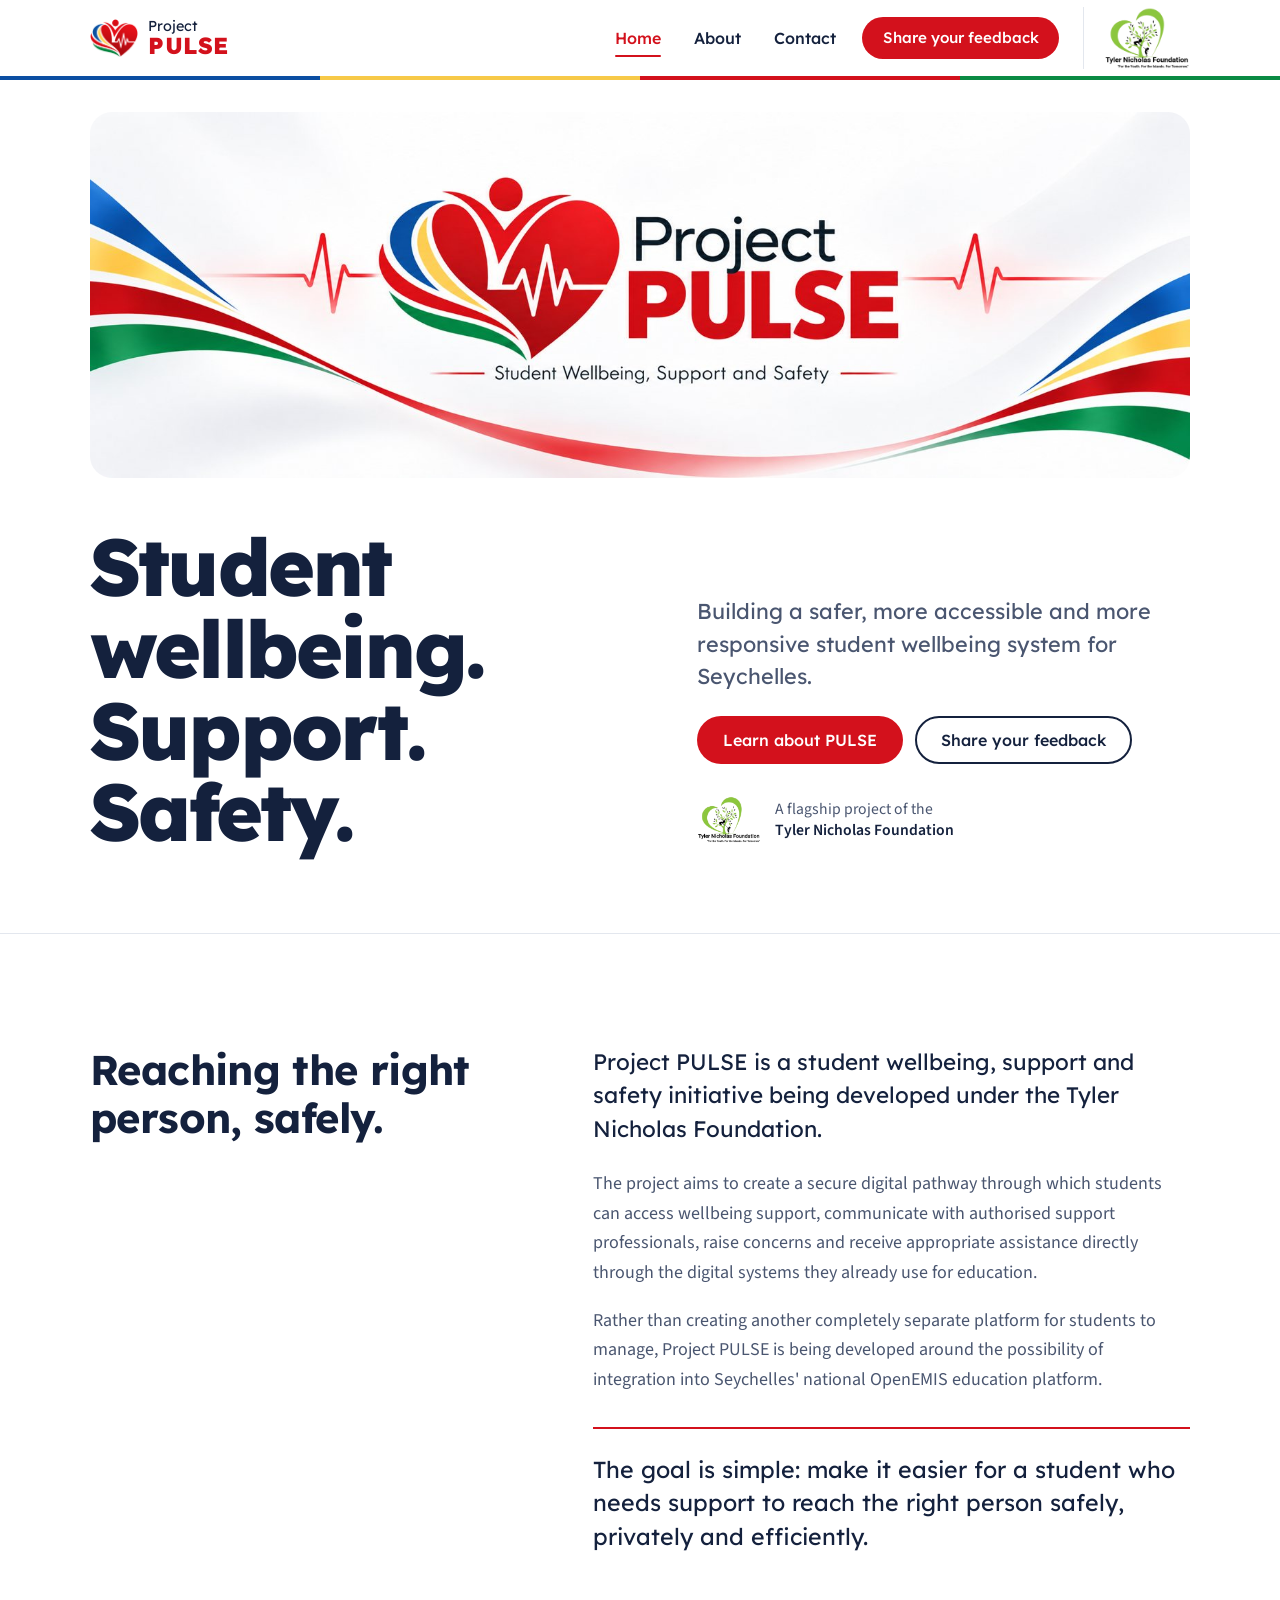
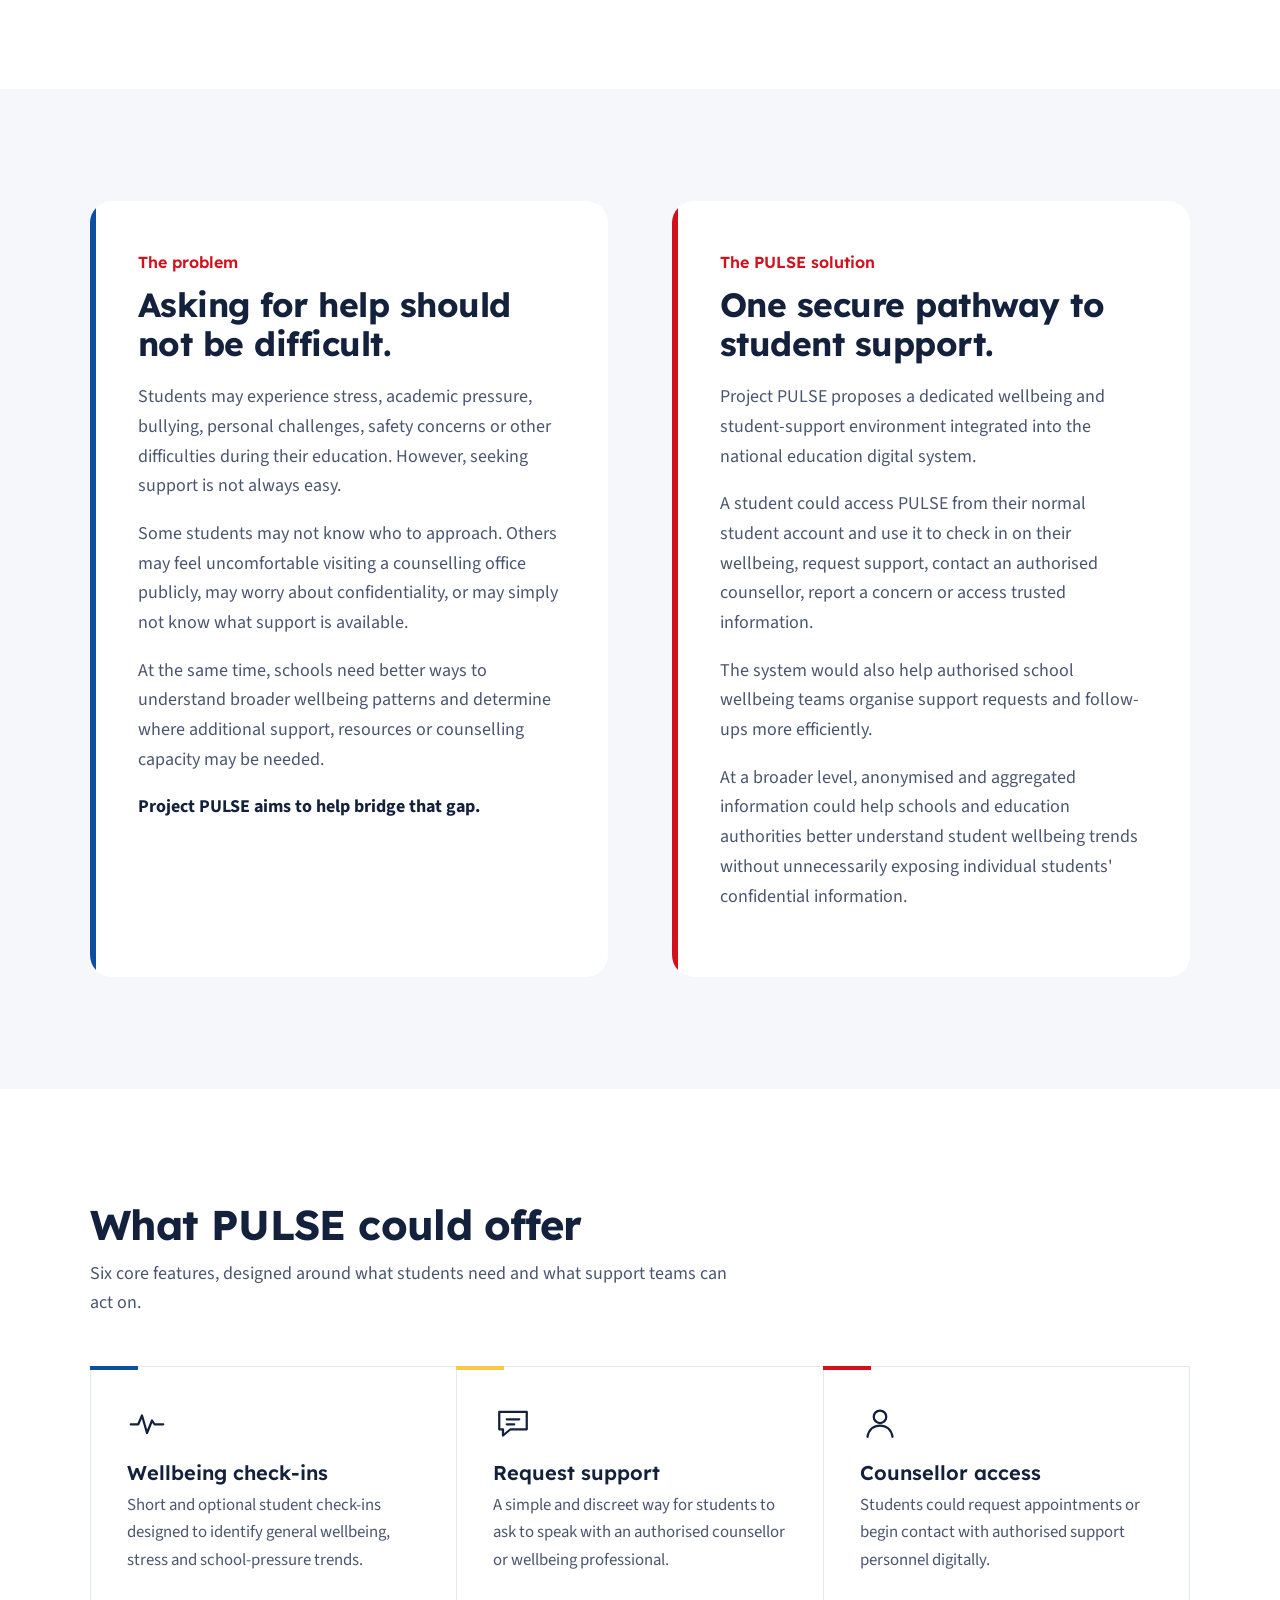
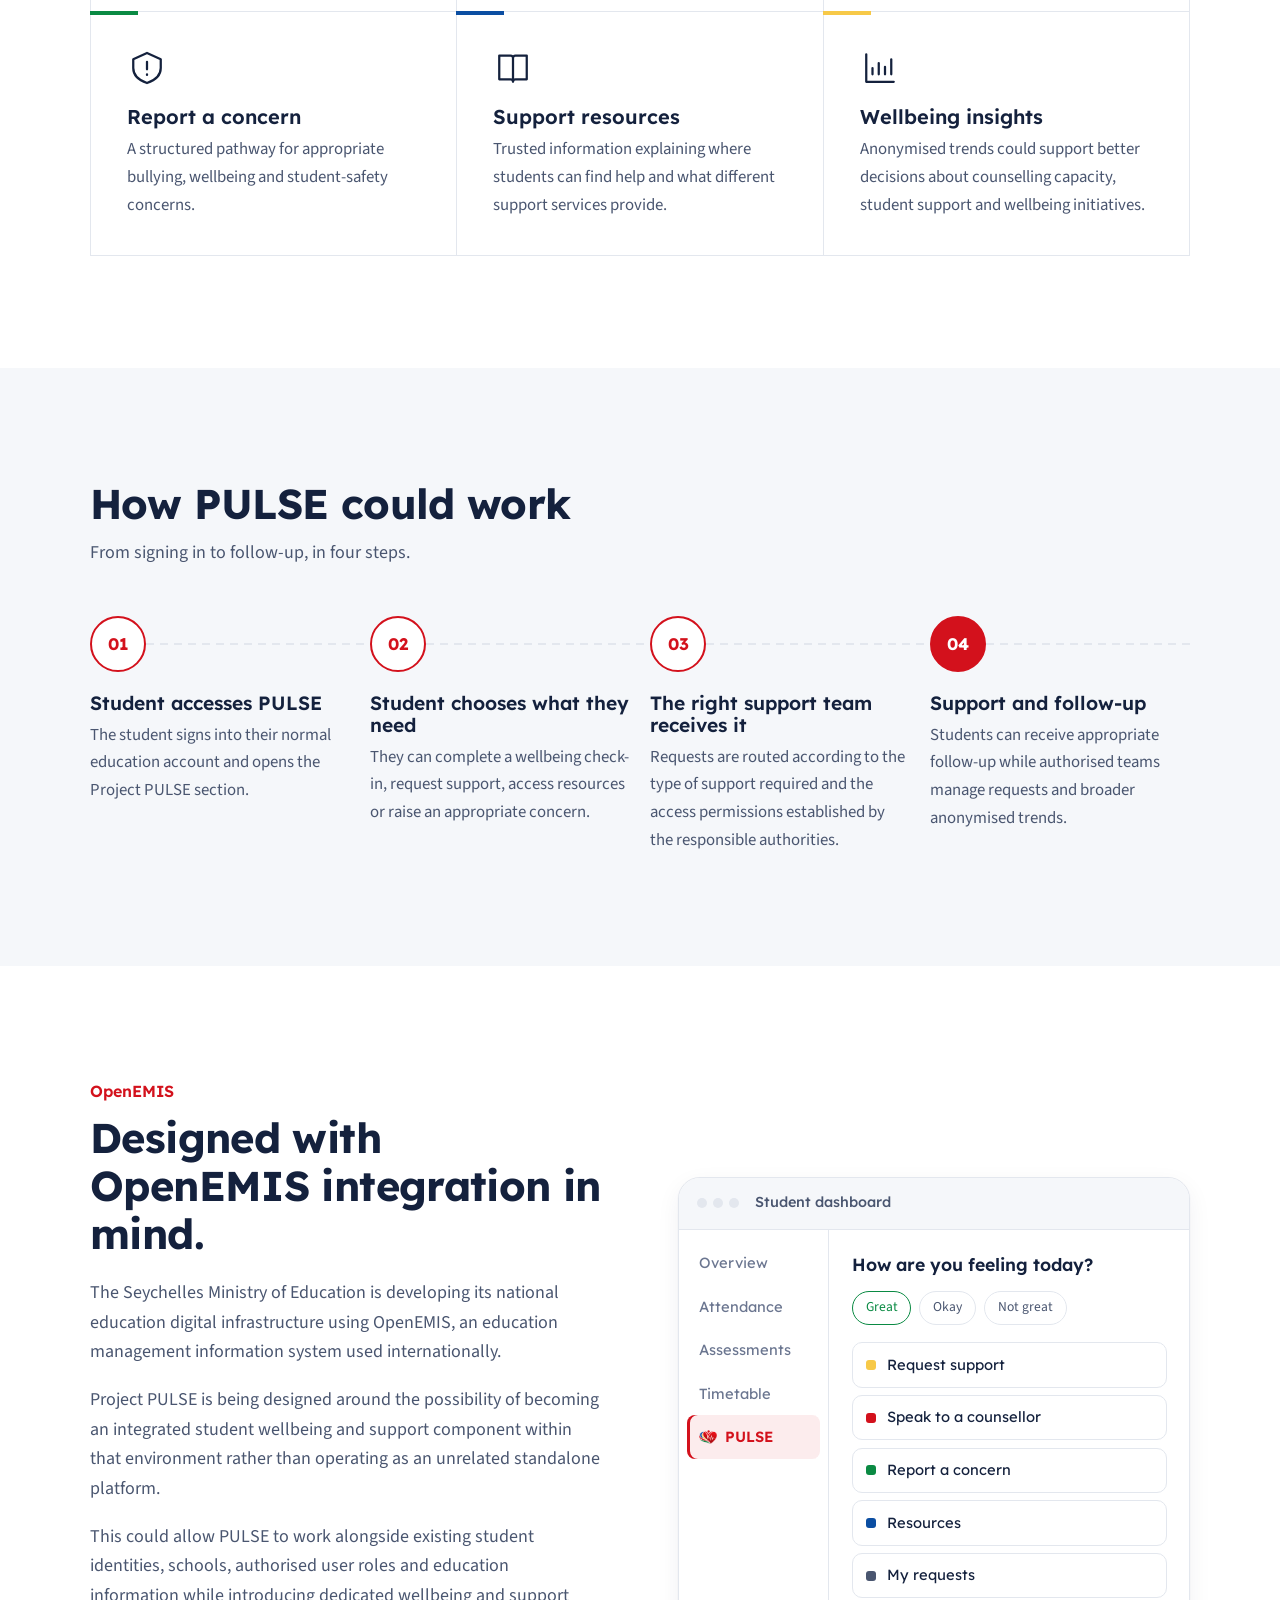
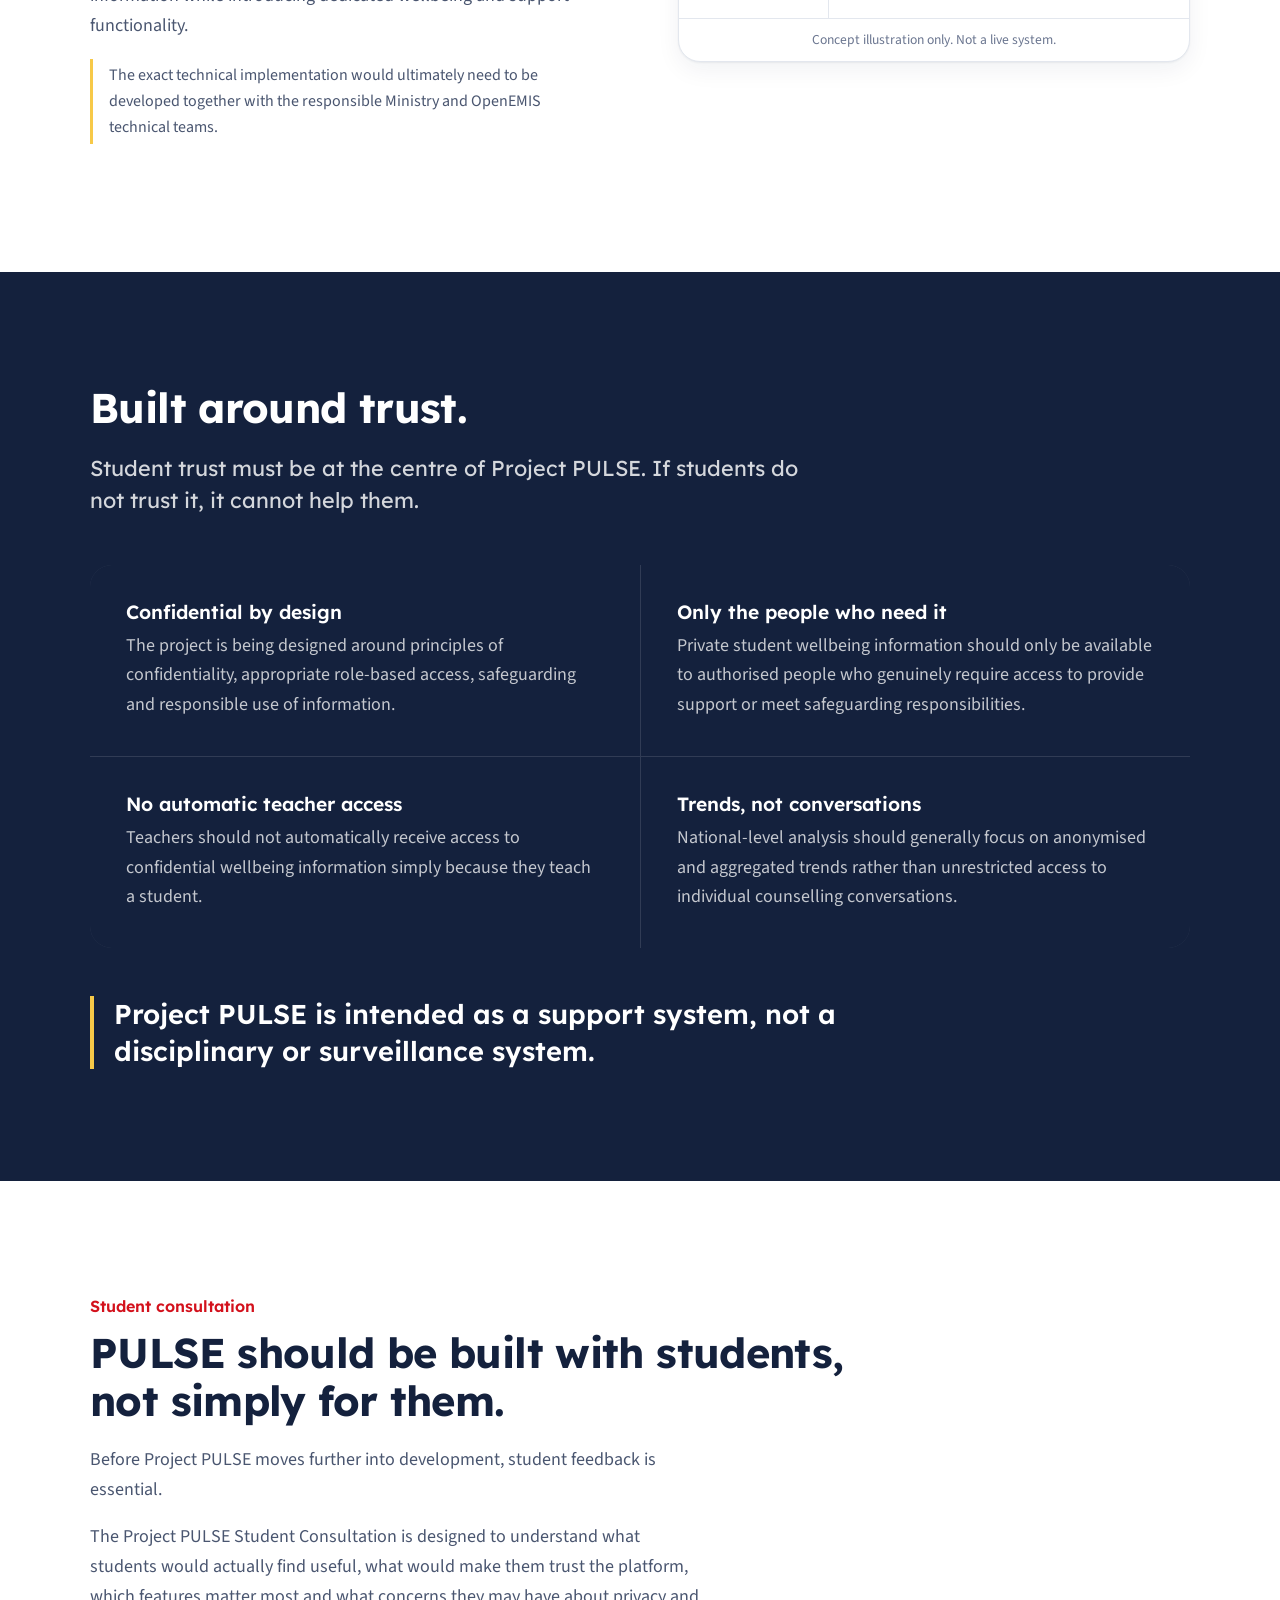
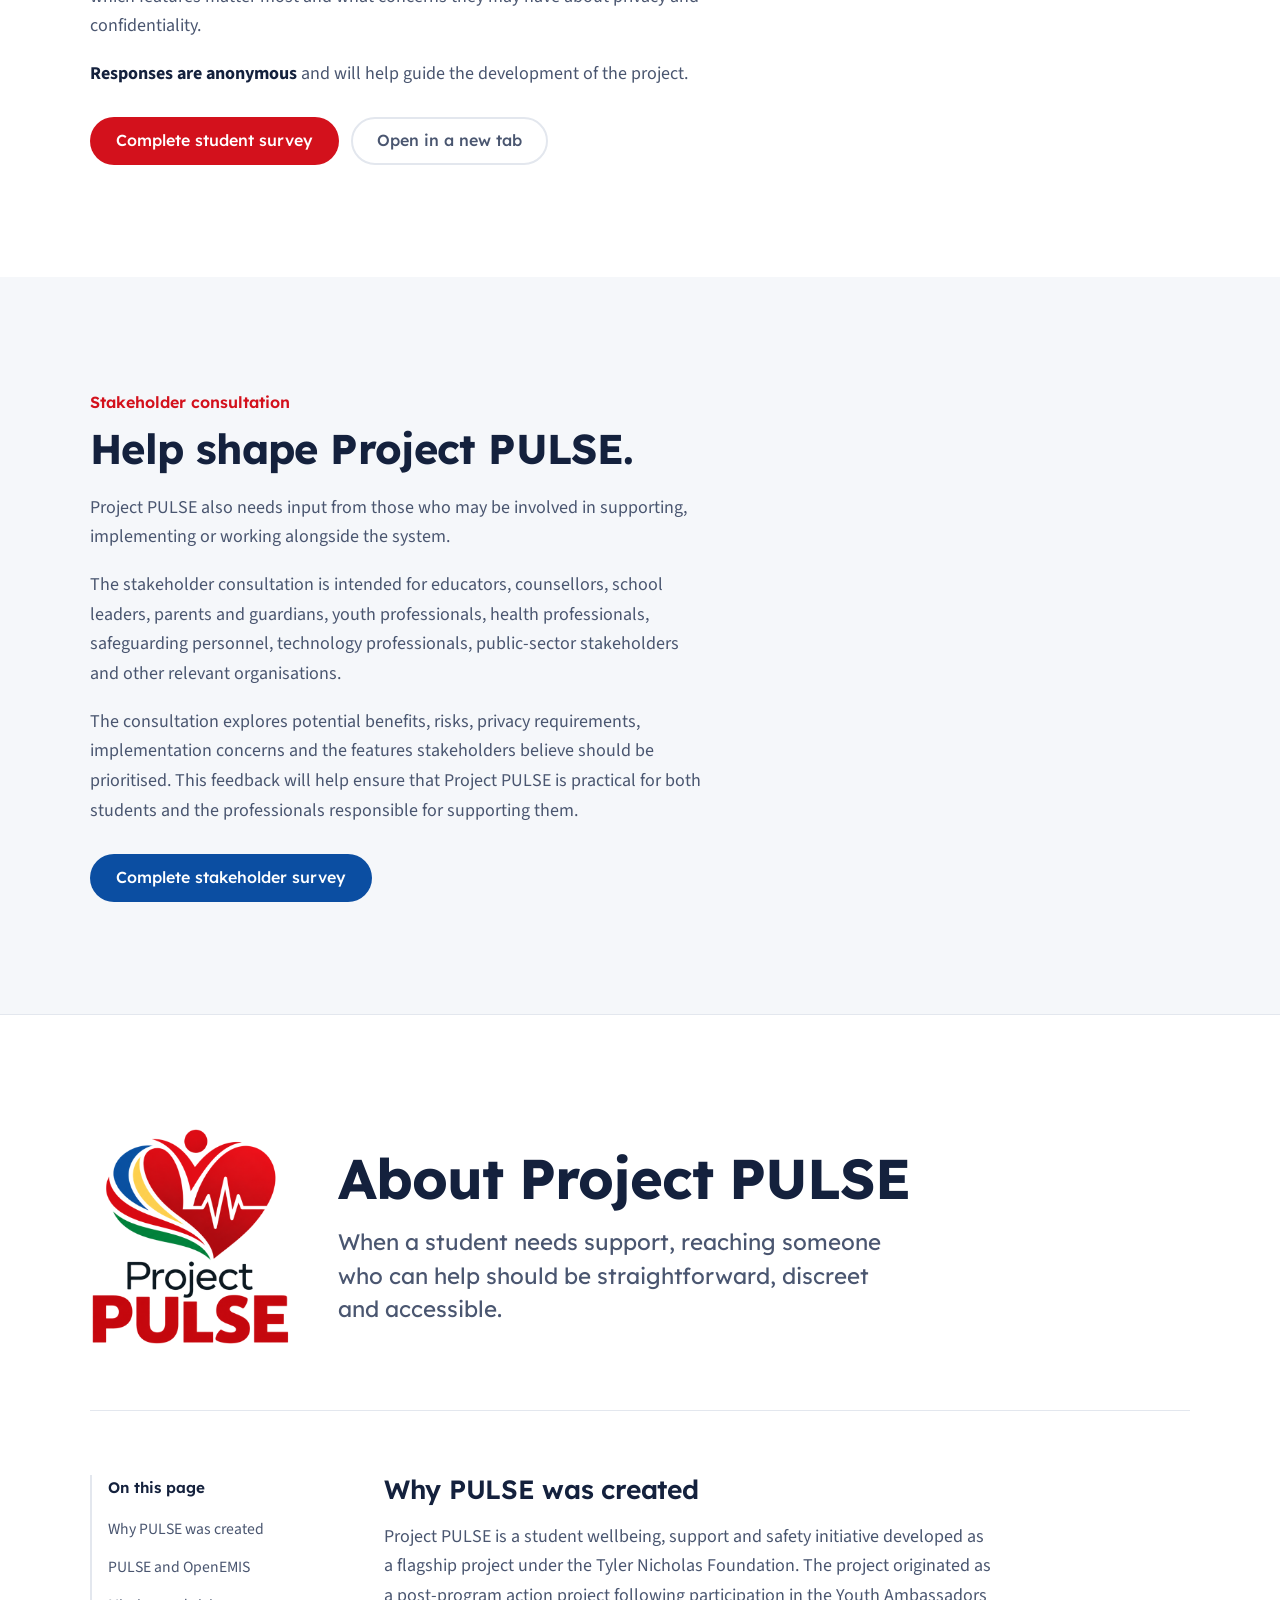
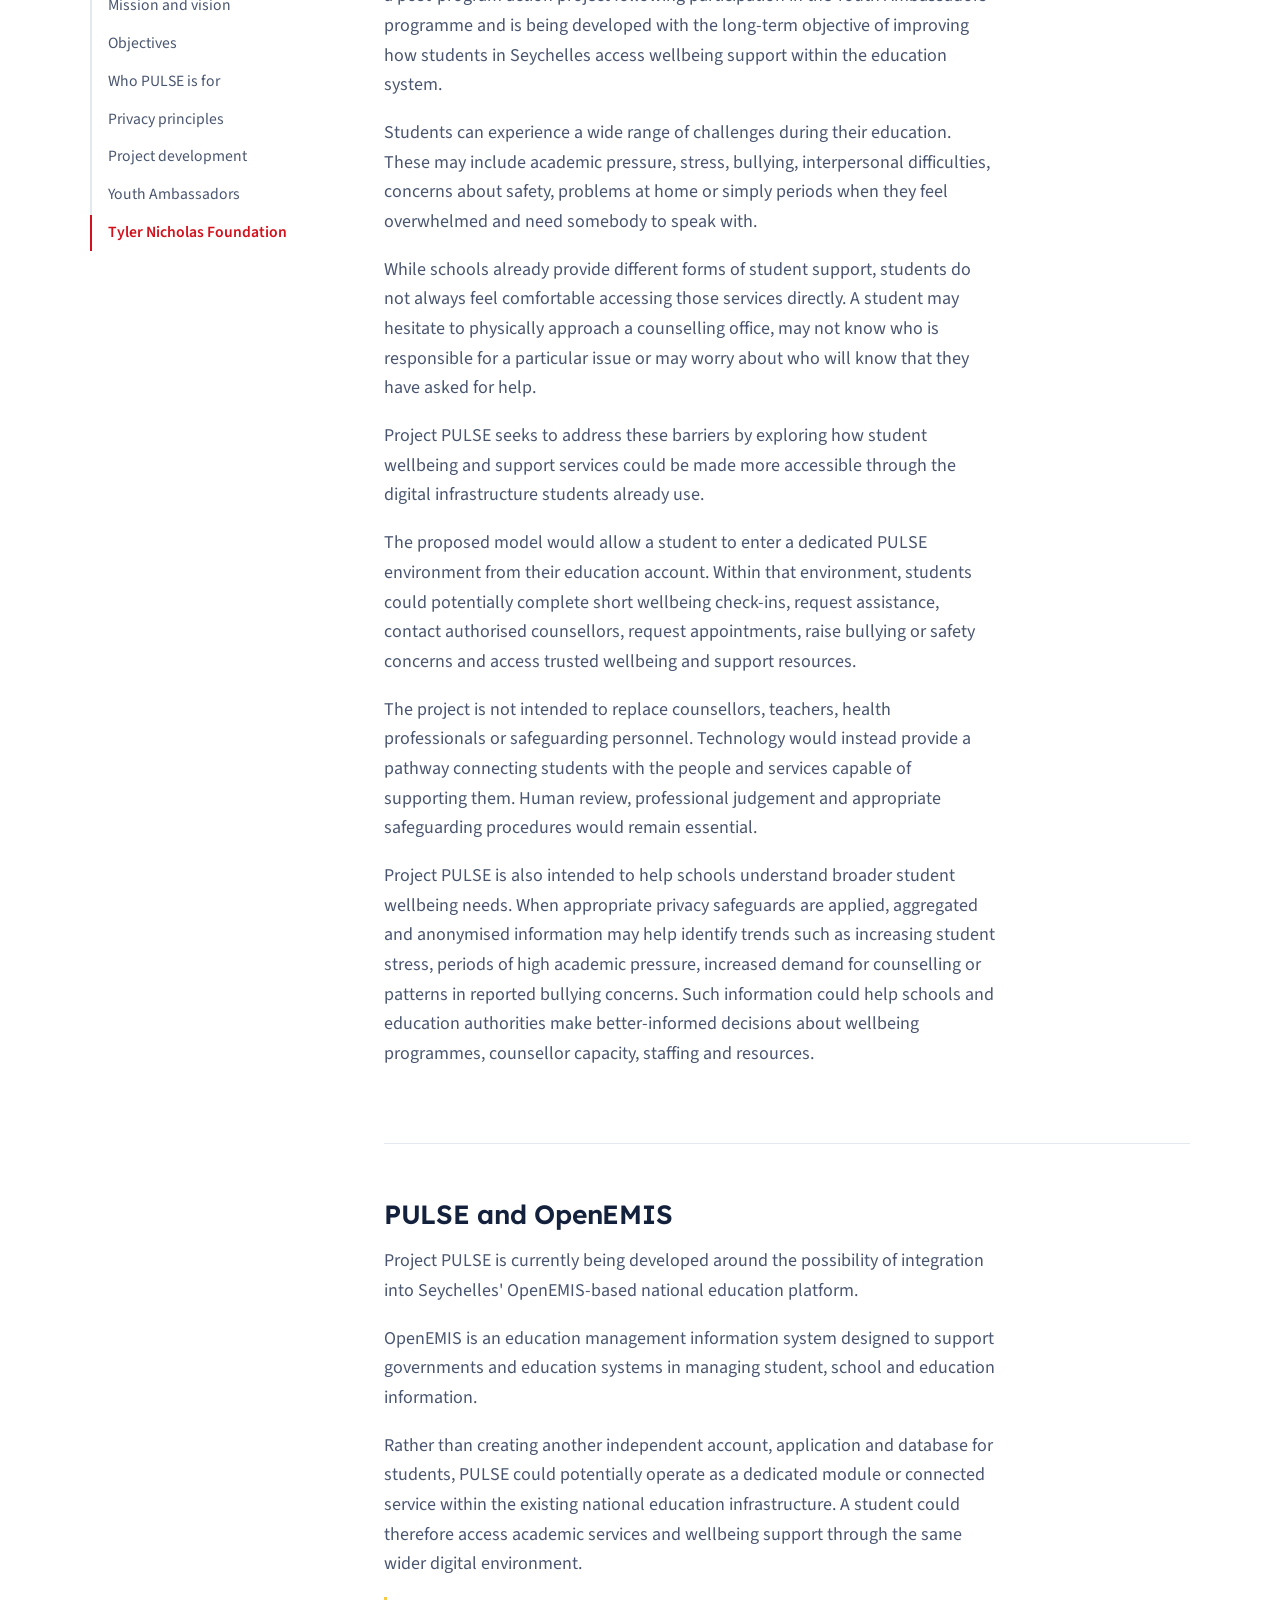
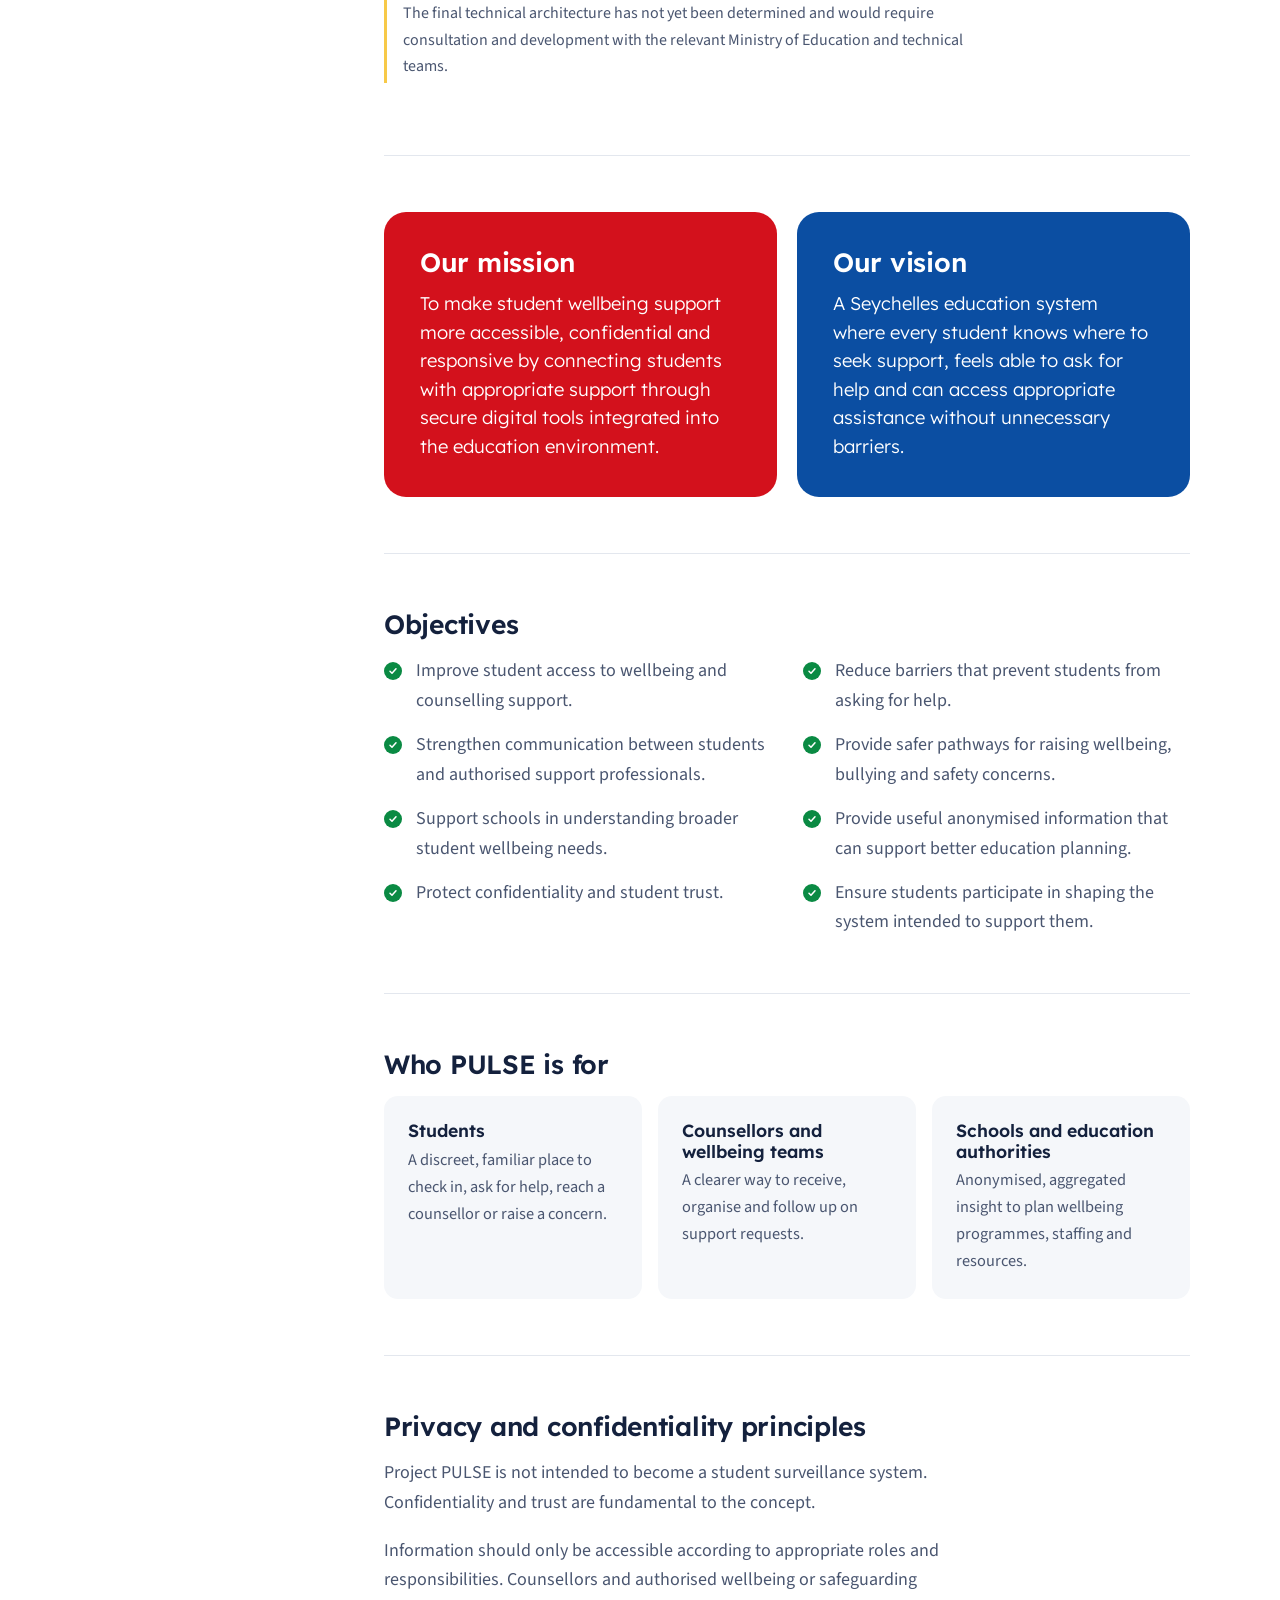
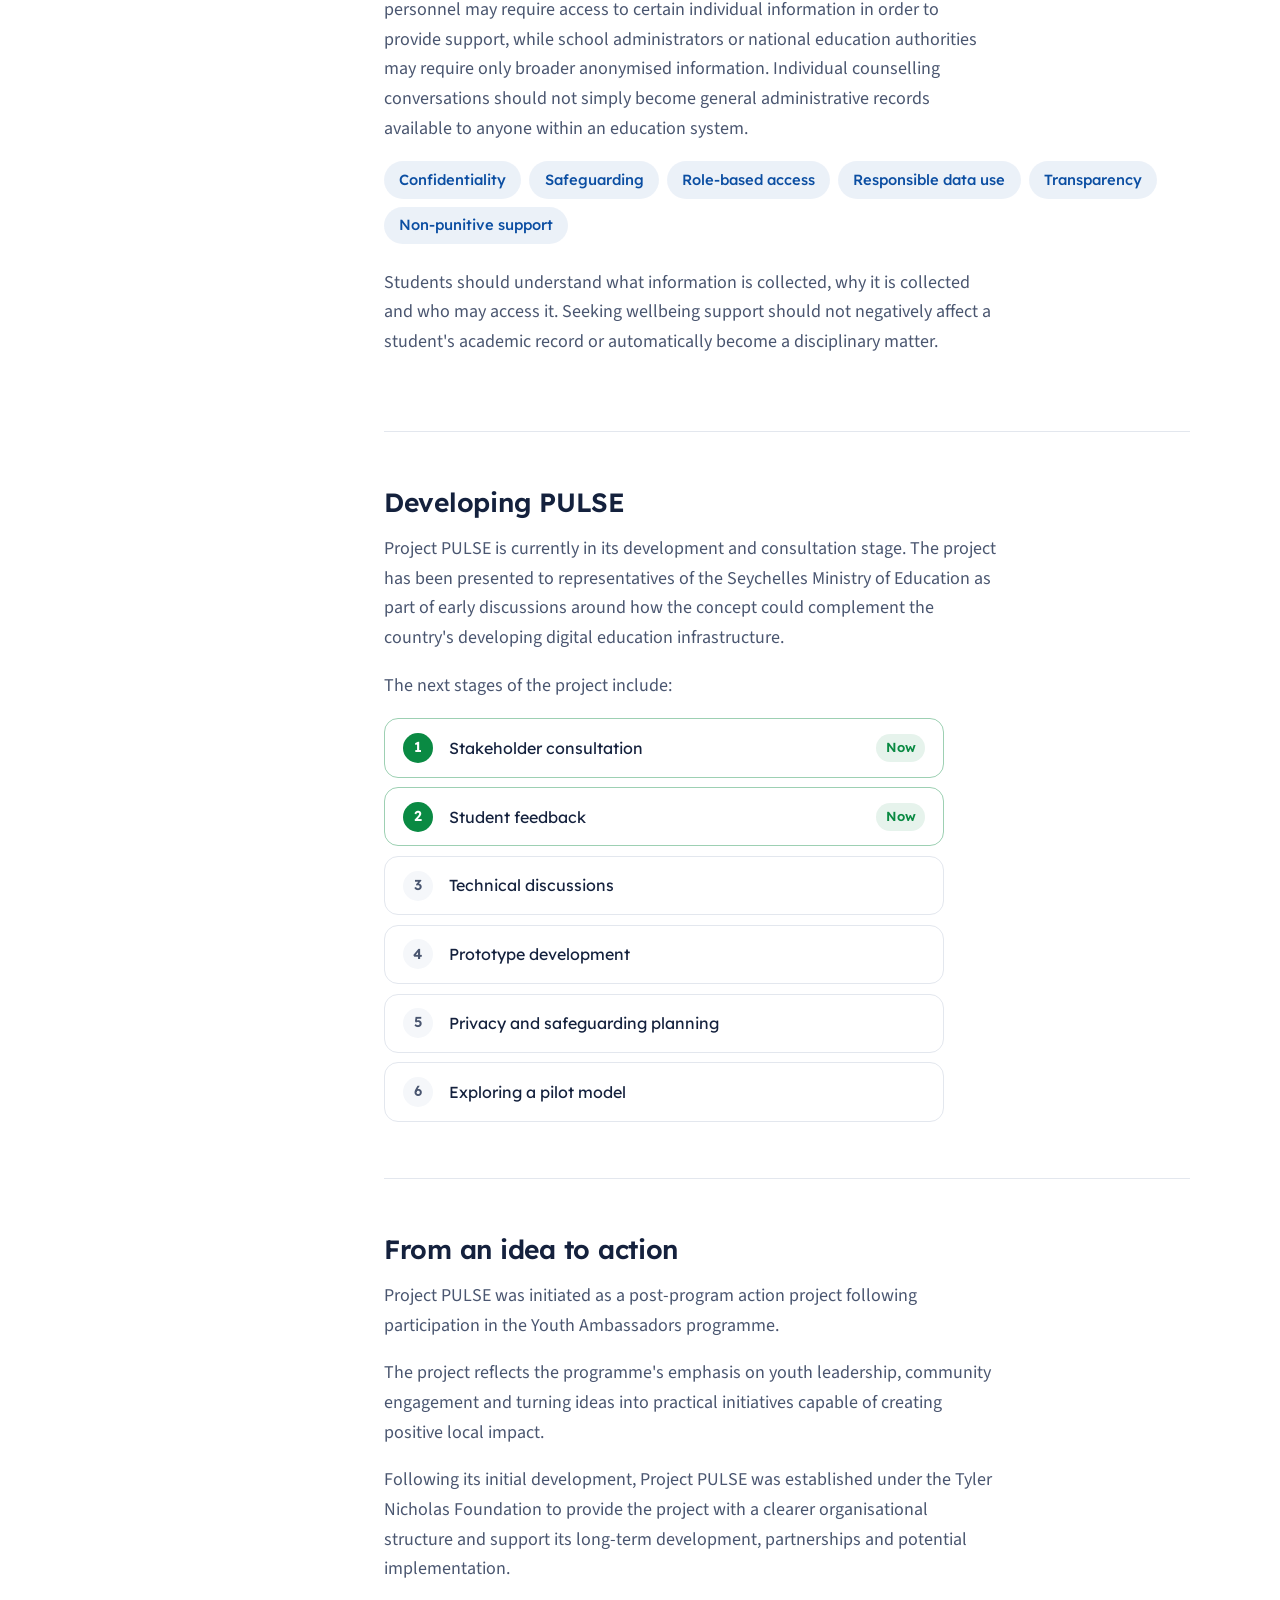
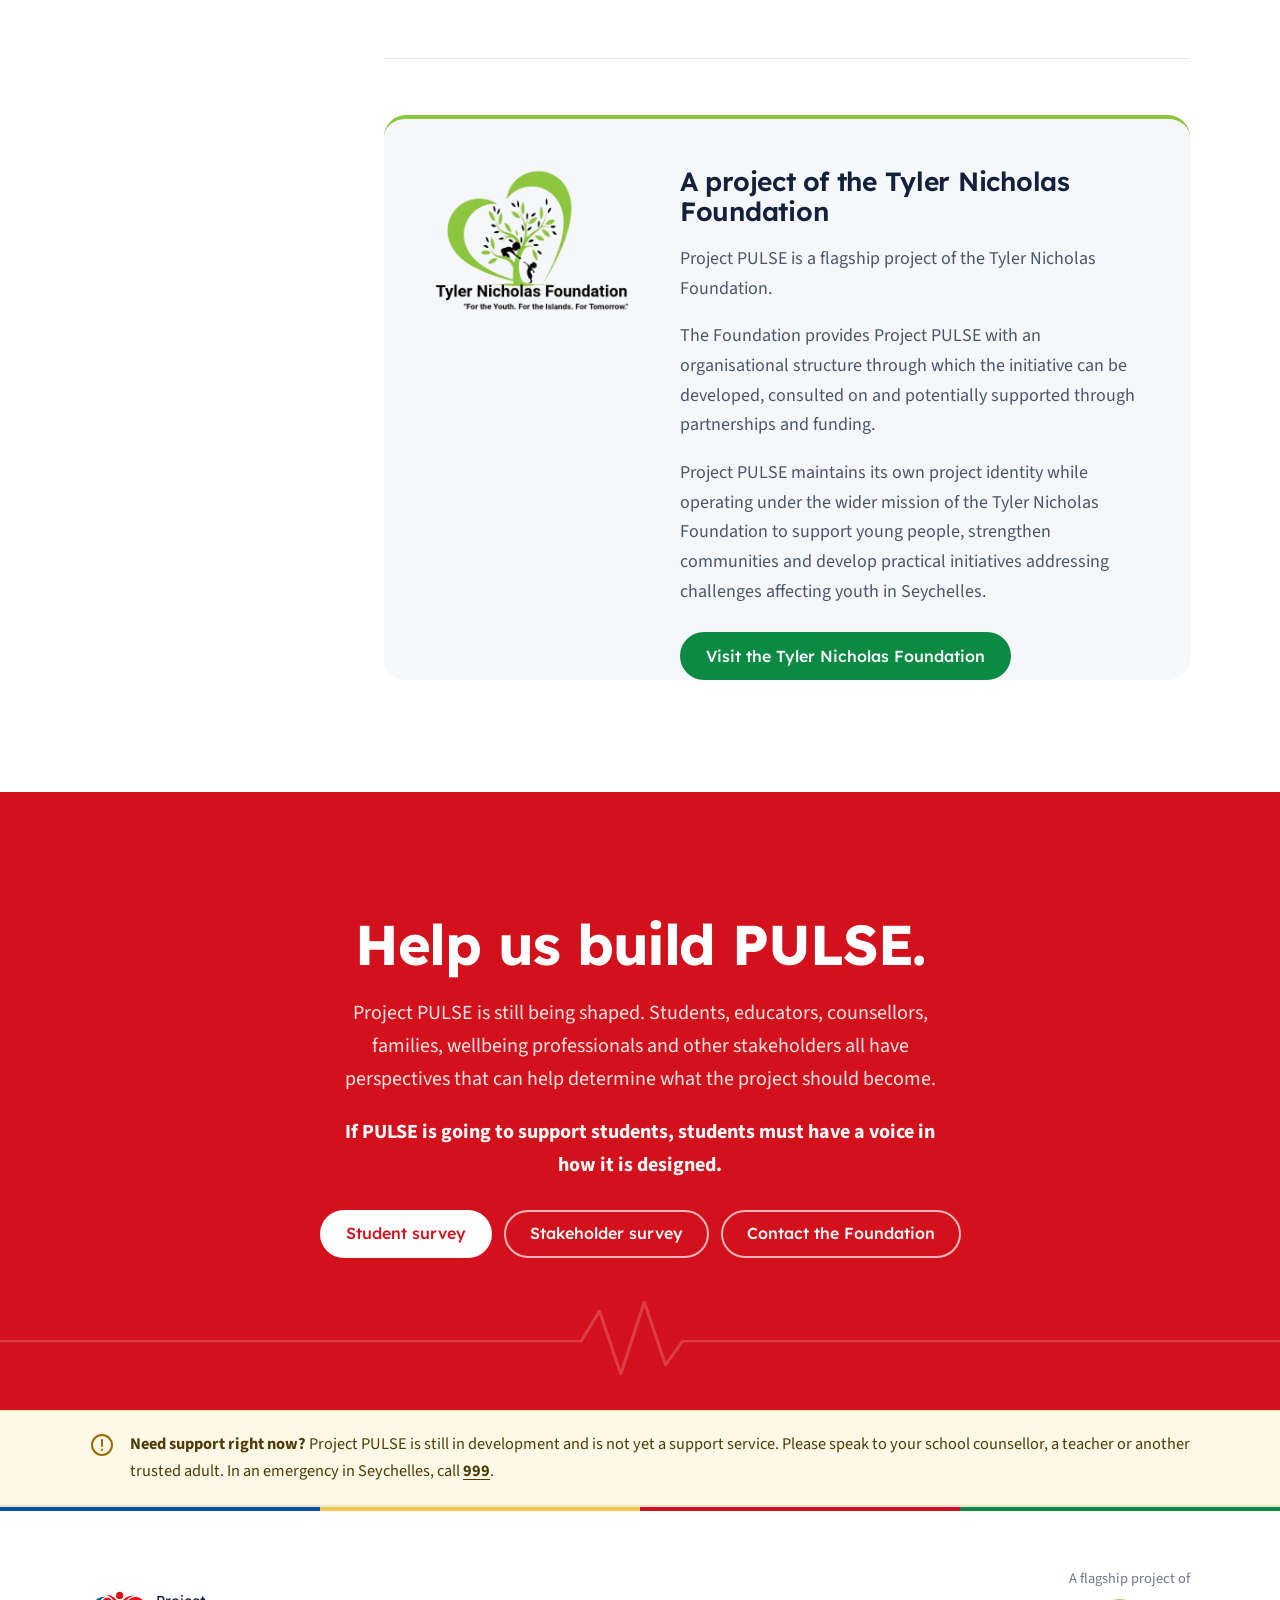
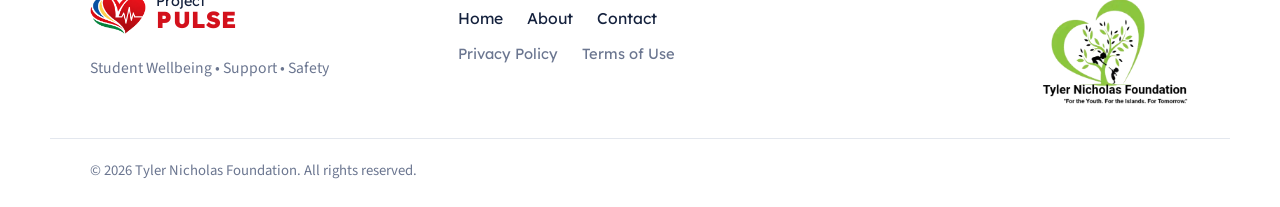
==== index.html @ 0c89128c "Add files via upload" ====
<!DOCTYPE html>
<html lang="en">
<head>
  <meta charset="UTF-8">
  <meta name="viewport" content="width=device-width, initial-scale=1, viewport-fit=cover">
  <title>Project PULSE | Student Wellbeing, Support and Safety</title>
  <meta name="description" content="Project PULSE is a student wellbeing, support and safety initiative for Seychelles, developed as a flagship project of the Tyler Nicholas Foundation.">
  <meta name="theme-color" content="#D3111C">

  <!-- Social sharing -->
  <meta property="og:title" content="Project PULSE | Student Wellbeing, Support and Safety">
  <meta property="og:description" content="Building a safer, more accessible and more responsive student wellbeing system for Seychelles. A flagship project of the Tyler Nicholas Foundation.">
  <meta property="og:type" content="website">
  <meta property="og:image" content="assets/img/pulse-banner.jpg">
  <meta name="twitter:card" content="summary_large_image">

  <link rel="icon" type="image/png" sizes="32x32" href="assets/img/favicon-32.png">
  <link rel="apple-touch-icon" href="assets/img/favicon.png">

  <link rel="preconnect" href="https://fonts.googleapis.com">
  <link rel="preconnect" href="https://fonts.gstatic.com" crossorigin>
  <link href="https://fonts.googleapis.com/css2?family=Lexend:wght@300;400;500;600;700;800&family=Source+Sans+3:ital,wght@0,400;0,600;0,700;1,400&display=swap" rel="stylesheet">

  <link rel="stylesheet" href="assets/css/style.css">
</head>
<body class="is-loading">

  <!-- ============ LOADING SCREEN ============ -->
  <div class="loader" id="loader" role="status" aria-live="polite">
    <div class="loader__inner">
      <img class="loader__mark" src="assets/img/pulse-mark.png" alt="" width="160" height="124">
      <svg class="loader__ecg" viewBox="0 0 600 80" preserveAspectRatio="none" aria-hidden="true">
        <path d="M0 40 H210 L228 40 L240 12 L254 70 L268 4 L282 62 L292 40 H600" />
      </svg>
      <p class="loader__word"><span>Project</span> <strong>PULSE</strong></p>
      <p class="loader__tag">Student Wellbeing, Support and Safety</p>
      <span class="visually-hidden">Loading Project PULSE</span>
    </div>
    <div class="loader__ribbon" aria-hidden="true"><i></i><i></i><i></i><i></i></div>
  </div>

  <a class="skip-link" href="#main">Skip to content</a>

  <!-- ============ HEADER ============ -->
  <header class="site-header" id="top">
    <div class="container site-header__bar">
      <a class="brand" href="#top" aria-label="Project PULSE home">
        <img src="assets/img/pulse-mark.png" alt="" width="48" height="37">
        <span class="brand__text"><span class="brand__project">Project</span><span class="brand__pulse">PULSE</span></span>
      </a>

      <nav class="nav" id="nav" aria-label="Main">
        <a href="#top" class="nav__link" data-nav="home">Home</a>
        <a href="#about" class="nav__link" data-nav="about">About</a>
        <a href="https://tyler-nicholas-foundation.online/contact/" class="nav__link" target="_blank" rel="noopener">Contact</a>
        <a href="#student-survey" class="btn btn--red btn--sm nav__cta">Share your feedback</a>
      </nav>

      <a class="header-tnf" href="https://tyler-nicholas-foundation.online/" target="_blank" rel="noopener" aria-label="Tyler Nicholas Foundation website">
        <img src="assets/img/tnf-logo.png" alt="Tyler Nicholas Foundation" width="86" height="63">
      </a>

      <button class="menu-toggle" id="menuToggle" aria-expanded="false" aria-controls="nav" aria-label="Open menu">
        <span></span><span></span><span></span>
      </button>
    </div>
    <div class="ribbon" aria-hidden="true"><i></i><i></i><i></i><i></i></div>
  </header>

  <main id="main">

    <!-- ============ HERO ============ -->
    <section class="hero">
      <div class="container hero__banner">
        <img src="assets/img/pulse-banner.jpg" alt="Project PULSE: Student Wellbeing, Support and Safety" width="1600" height="533" fetchpriority="high">
      </div>
      <div class="container hero__body">
        <h1 class="hero__title">Student wellbeing.<br>Support. Safety.</h1>
        <div class="hero__aside">
          <p class="hero__lead">Building a safer, more accessible and more responsive student wellbeing system for Seychelles.</p>
          <div class="btn-row">
            <a href="#introduction" class="btn btn--red">Learn about PULSE</a>
            <a href="#student-survey" class="btn btn--outline">Share your feedback</a>
          </div>
          <a class="hero__tnf" href="https://tyler-nicholas-foundation.online/" target="_blank" rel="noopener">
            <img src="assets/img/tnf-logo.png" alt="" width="64" height="47">
            <span>A flagship project of the<br><strong>Tyler Nicholas Foundation</strong></span>
          </a>
        </div>
      </div>
    </section>

    <!-- ============ INTRODUCTION ============ -->
    <section class="section" id="introduction">
      <div class="container split">
        <div class="split__head">
          <h2 class="h2">Reaching the right person, safely.</h2>
        </div>
        <div class="split__body prose">
          <p class="lead">Project PULSE is a student wellbeing, support and safety initiative being developed under the Tyler Nicholas Foundation.</p>
          <p>The project aims to create a secure digital pathway through which students can access wellbeing support, communicate with authorised support professionals, raise concerns and receive appropriate assistance directly through the digital systems they already use for education.</p>
          <p>Rather than creating another completely separate platform for students to manage, Project PULSE is being developed around the possibility of integration into Seychelles' national OpenEMIS education platform.</p>
          <p class="pullquote">The goal is simple: make it easier for a student who needs support to reach the right person safely, privately and efficiently.</p>
        </div>
      </div>
    </section>

    <!-- ============ PROBLEM / SOLUTION ============ -->
    <section class="section section--mist">
      <div class="container duo">
        <article class="duo__col">
          <span class="tick tick--blue" aria-hidden="true"></span>
          <p class="kicker">The problem</p>
          <h2 class="h2">Asking for help should not be difficult.</h2>
          <div class="prose">
            <p>Students may experience stress, academic pressure, bullying, personal challenges, safety concerns or other difficulties during their education. However, seeking support is not always easy.</p>
            <p>Some students may not know who to approach. Others may feel uncomfortable visiting a counselling office publicly, may worry about confidentiality, or may simply not know what support is available.</p>
            <p>At the same time, schools need better ways to understand broader wellbeing patterns and determine where additional support, resources or counselling capacity may be needed.</p>
            <p><strong>Project PULSE aims to help bridge that gap.</strong></p>
          </div>
        </article>
        <article class="duo__col">
          <span class="tick tick--red" aria-hidden="true"></span>
          <p class="kicker">The PULSE solution</p>
          <h2 class="h2">One secure pathway to student support.</h2>
          <div class="prose">
            <p>Project PULSE proposes a dedicated wellbeing and student-support environment integrated into the national education digital system.</p>
            <p>A student could access PULSE from their normal student account and use it to check in on their wellbeing, request support, contact an authorised counsellor, report a concern or access trusted information.</p>
            <p>The system would also help authorised school wellbeing teams organise support requests and follow-ups more efficiently.</p>
            <p>At a broader level, anonymised and aggregated information could help schools and education authorities better understand student wellbeing trends without unnecessarily exposing individual students' confidential information.</p>
          </div>
        </article>
      </div>
    </section>

    <!-- ============ KEY FEATURES ============ -->
    <section class="section" id="features">
      <div class="container">
        <div class="section-head">
          <h2 class="h2">What PULSE could offer</h2>
          <p class="section-head__sub">Six core features, designed around what students need and what support teams can act on.</p>
        </div>
        <div class="features">
          <article class="feature" style="--accent: var(--blue)">
            <svg class="feature__icon" viewBox="0 0 32 32" aria-hidden="true"><path d="M3 17h6l3-7 4 14 4-10 2 3h7"/></svg>
            <h3>Wellbeing check-ins</h3>
            <p>Short and optional student check-ins designed to identify general wellbeing, stress and school-pressure trends.</p>
          </article>
          <article class="feature" style="--accent: var(--yellow)">
            <svg class="feature__icon" viewBox="0 0 32 32" aria-hidden="true"><path d="M5 7h22v14H14l-6 5v-5H5z"/><path d="M11 13h10M11 17h6"/></svg>
            <h3>Request support</h3>
            <p>A simple and discreet way for students to ask to speak with an authorised counsellor or wellbeing professional.</p>
          </article>
          <article class="feature" style="--accent: var(--red)">
            <svg class="feature__icon" viewBox="0 0 32 32" aria-hidden="true"><circle cx="16" cy="11" r="5"/><path d="M6 27c1-6 5-9 10-9s9 3 10 9"/></svg>
            <h3>Counsellor access</h3>
            <p>Students could request appointments or begin contact with authorised support personnel digitally.</p>
          </article>
          <article class="feature" style="--accent: var(--green)">
            <svg class="feature__icon" viewBox="0 0 32 32" aria-hidden="true"><path d="M16 4l11 5v7c0 6-5 10-11 12C10 26 5 22 5 16V9z"/><path d="M16 11v6M16 21v.5"/></svg>
            <h3>Report a concern</h3>
            <p>A structured pathway for appropriate bullying, wellbeing and student-safety concerns.</p>
          </article>
          <article class="feature" style="--accent: var(--blue)">
            <svg class="feature__icon" viewBox="0 0 32 32" aria-hidden="true"><path d="M5 6h9c1.5 0 2 1 2 2v19c0-1-1-2-2-2H5zM27 6h-9c-1.5 0-2 1-2 2v19c0-1 1-2 2-2h9z"/></svg>
            <h3>Support resources</h3>
            <p>Trusted information explaining where students can find help and what different support services provide.</p>
          </article>
          <article class="feature" style="--accent: var(--yellow)">
            <svg class="feature__icon" viewBox="0 0 32 32" aria-hidden="true"><path d="M5 27V5M5 27h22"/><path d="M10 21v-5M15 21v-9M20 21v-6M25 21V9"/></svg>
            <h3>Wellbeing insights</h3>
            <p>Anonymised trends could support better decisions about counselling capacity, student support and wellbeing initiatives.</p>
          </article>
        </div>
      </div>
    </section>

    <!-- ============ HOW IT WORKS ============ -->
    <section class="section section--mist" id="how-it-works">
      <div class="container">
        <div class="section-head">
          <h2 class="h2">How PULSE could work</h2>
          <p class="section-head__sub">From signing in to follow-up, in four steps.</p>
        </div>
        <ol class="steps">
          <li class="step">
            <span class="step__num">01</span>
            <h3>Student accesses PULSE</h3>
            <p>The student signs into their normal education account and opens the Project PULSE section.</p>
          </li>
          <li class="step">
            <span class="step__num">02</span>
            <h3>Student chooses what they need</h3>
            <p>They can complete a wellbeing check-in, request support, access resources or raise an appropriate concern.</p>
          </li>
          <li class="step">
            <span class="step__num">03</span>
            <h3>The right support team receives it</h3>
            <p>Requests are routed according to the type of support required and the access permissions established by the responsible authorities.</p>
          </li>
          <li class="step">
            <span class="step__num">04</span>
            <h3>Support and follow-up</h3>
            <p>Students can receive appropriate follow-up while authorised teams manage requests and broader anonymised trends.</p>
          </li>
        </ol>
      </div>
    </section>

    <!-- ============ OPENEMIS ============ -->
    <section class="section" id="openemis">
      <div class="container emis">
        <div class="emis__text">
          <p class="kicker">OpenEMIS</p>
          <h2 class="h2">Designed with OpenEMIS integration in mind.</h2>
          <div class="prose">
            <p>The Seychelles Ministry of Education is developing its national education digital infrastructure using OpenEMIS, an education management information system used internationally.</p>
            <p>Project PULSE is being designed around the possibility of becoming an integrated student wellbeing and support component within that environment rather than operating as an unrelated standalone platform.</p>
            <p>This could allow PULSE to work alongside existing student identities, schools, authorised user roles and education information while introducing dedicated wellbeing and support functionality.</p>
            <p class="note">The exact technical implementation would ultimately need to be developed together with the responsible Ministry and OpenEMIS technical teams.</p>
          </div>
        </div>

        <figure class="mock" aria-label="Illustration of how PULSE could appear inside a student dashboard">
          <div class="mock__top">
            <span class="mock__dots" aria-hidden="true"><i></i><i></i><i></i></span>
            <span class="mock__title">Student dashboard</span>
          </div>
          <div class="mock__body">
            <ul class="mock__side">
              <li>Overview</li>
              <li>Attendance</li>
              <li>Assessments</li>
              <li>Timetable</li>
              <li class="is-active"><img src="assets/img/pulse-mark.png" alt="" width="18" height="14"> PULSE</li>
            </ul>
            <div class="mock__panel">
              <p class="mock__hello">How are you feeling today?</p>
              <div class="mock__moods" aria-hidden="true">
                <span>Great</span><span>Okay</span><span>Not great</span>
              </div>
              <ul class="mock__menu">
                <li><span style="--c: var(--yellow)"></span>Request support</li>
                <li><span style="--c: var(--red)"></span>Speak to a counsellor</li>
                <li><span style="--c: var(--green)"></span>Report a concern</li>
                <li><span style="--c: var(--blue)"></span>Resources</li>
                <li><span style="--c: var(--ink-soft)"></span>My requests</li>
              </ul>
            </div>
          </div>
          <figcaption>Concept illustration only. Not a live system.</figcaption>
        </figure>
      </div>
    </section>

    <!-- ============ PRIVACY ============ -->
    <section class="section section--ink" id="privacy-principles">
      <div class="container trust">
        <div class="trust__head">
          <h2 class="h2">Built around trust.</h2>
          <p class="trust__lead">Student trust must be at the centre of Project PULSE. If students do not trust it, it cannot help them.</p>
        </div>
        <ul class="trust__list">
          <li>
            <h3>Confidential by design</h3>
            <p>The project is being designed around principles of confidentiality, appropriate role-based access, safeguarding and responsible use of information.</p>
          </li>
          <li>
            <h3>Only the people who need it</h3>
            <p>Private student wellbeing information should only be available to authorised people who genuinely require access to provide support or meet safeguarding responsibilities.</p>
          </li>
          <li>
            <h3>No automatic teacher access</h3>
            <p>Teachers should not automatically receive access to confidential wellbeing information simply because they teach a student.</p>
          </li>
          <li>
            <h3>Trends, not conversations</h3>
            <p>National-level analysis should generally focus on anonymised and aggregated trends rather than unrestricted access to individual counselling conversations.</p>
          </li>
        </ul>
        <p class="trust__statement">Project PULSE is intended as a support system, not a disciplinary or surveillance system.</p>
      </div>
    </section>

    <!-- ============ STUDENT SURVEY ============ -->
    <section class="section" id="student-survey">
      <div class="container survey">
        <div class="survey__intro">
          <p class="kicker">Student consultation</p>
          <h2 class="h2">PULSE should be built with students, not simply for them.</h2>
          <div class="prose">
            <p>Before Project PULSE moves further into development, student feedback is essential.</p>
            <p>The Project PULSE Student Consultation is designed to understand what students would actually find useful, what would make them trust the platform, which features matter most and what concerns they may have about privacy and confidentiality.</p>
            <p><strong>Responses are anonymous</strong> and will help guide the development of the project.</p>
          </div>
          <div class="btn-row">
            <button class="btn btn--red" type="button" data-form-toggle="studentForm" aria-expanded="false" aria-controls="studentForm">Complete student survey</button>
            <a class="btn btn--ghost" href="https://docs.google.com/forms/d/e/1FAIpQLSdGeqLOmaiAcdGEh4lnYlJNqrppRVw1omq_SXhXM4t_tvQdOg/viewform" target="_blank" rel="noopener">Open in a new tab</a>
          </div>
        </div>

        <div class="pulse-form" id="studentForm" hidden
             data-src="https://docs.google.com/forms/d/e/1FAIpQLSdGeqLOmaiAcdGEh4lnYlJNqrppRVw1omq_SXhXM4t_tvQdOg/viewform?embedded=true"
             data-height="6718"
             data-title="Project PULSE Student Survey">
          <!-- The iframe is added here by assets/js/main.js when the survey is opened -->
        </div>
      </div>
    </section>

    <!-- ============ STAKEHOLDER SURVEY ============ -->
    <section class="section section--mist" id="stakeholder-survey">
      <div class="container survey">
        <div class="survey__intro">
          <p class="kicker">Stakeholder consultation</p>
          <h2 class="h2">Help shape Project PULSE.</h2>
          <div class="prose">
            <p>Project PULSE also needs input from those who may be involved in supporting, implementing or working alongside the system.</p>
            <p>The stakeholder consultation is intended for educators, counsellors, school leaders, parents and guardians, youth professionals, health professionals, safeguarding personnel, technology professionals, public-sector stakeholders and other relevant organisations.</p>
            <p>The consultation explores potential benefits, risks, privacy requirements, implementation concerns and the features stakeholders believe should be prioritised. This feedback will help ensure that Project PULSE is practical for both students and the professionals responsible for supporting them.</p>
          </div>
          <div class="btn-row">
            <button class="btn btn--blue" type="button" data-form-toggle="stakeholderForm" aria-expanded="false" aria-controls="stakeholderForm">Complete stakeholder survey</button>
          </div>
        </div>

        <!-- PROJECT PULSE STAKEHOLDER SURVEY
             To activate: paste the Google Form embed URL (the one ending in ?embedded=true)
             into data-src below, and set data-height to the height Google gives you. -->
        <div class="pulse-form" id="stakeholderForm" hidden
             data-src=""
             data-height="5000"
             data-title="Project PULSE Stakeholder Survey">
        </div>
      </div>
    </section>

    <!-- ============ ABOUT ============ -->
    <section class="section about" id="about">
      <div class="container">
        <div class="about__hero">
          <img src="assets/img/pulse-logo.png" alt="Project PULSE logo" width="291" height="320">
          <div>
            <h2 class="h1">About Project PULSE</h2>
            <p class="lead">When a student needs support, reaching someone who can help should be straightforward, discreet and accessible.</p>
          </div>
        </div>

        <div class="about__grid">
          <aside class="about__toc" aria-label="About sections">
            <p class="about__toc-title">On this page</p>
            <a href="#why">Why PULSE was created</a>
            <a href="#pulse-openemis">PULSE and OpenEMIS</a>
            <a href="#mission">Mission and vision</a>
            <a href="#objectives">Objectives</a>
            <a href="#who">Who PULSE is for</a>
            <a href="#principles">Privacy principles</a>
            <a href="#development">Project development</a>
            <a href="#youth-ambassadors">Youth Ambassadors</a>
            <a href="#tnf">Tyler Nicholas Foundation</a>
          </aside>

          <div class="about__content">

            <article class="block" id="why">
              <h3 class="h3">Why PULSE was created</h3>
              <div class="prose">
                <p>Project PULSE is a student wellbeing, support and safety initiative developed as a flagship project under the Tyler Nicholas Foundation. The project originated as a post-program action project following participation in the Youth Ambassadors programme and is being developed with the long-term objective of improving how students in Seychelles access wellbeing support within the education system.</p>
                <p>Students can experience a wide range of challenges during their education. These may include academic pressure, stress, bullying, interpersonal difficulties, concerns about safety, problems at home or simply periods when they feel overwhelmed and need somebody to speak with.</p>
                <p>While schools already provide different forms of student support, students do not always feel comfortable accessing those services directly. A student may hesitate to physically approach a counselling office, may not know who is responsible for a particular issue or may worry about who will know that they have asked for help.</p>
                <p>Project PULSE seeks to address these barriers by exploring how student wellbeing and support services could be made more accessible through the digital infrastructure students already use.</p>
                <p>The proposed model would allow a student to enter a dedicated PULSE environment from their education account. Within that environment, students could potentially complete short wellbeing check-ins, request assistance, contact authorised counsellors, request appointments, raise bullying or safety concerns and access trusted wellbeing and support resources.</p>
                <p>The project is not intended to replace counsellors, teachers, health professionals or safeguarding personnel. Technology would instead provide a pathway connecting students with the people and services capable of supporting them. Human review, professional judgement and appropriate safeguarding procedures would remain essential.</p>
                <p>Project PULSE is also intended to help schools understand broader student wellbeing needs. When appropriate privacy safeguards are applied, aggregated and anonymised information may help identify trends such as increasing student stress, periods of high academic pressure, increased demand for counselling or patterns in reported bullying concerns. Such information could help schools and education authorities make better-informed decisions about wellbeing programmes, counsellor capacity, staffing and resources.</p>
              </div>
            </article>

            <article class="block" id="pulse-openemis">
              <h3 class="h3">PULSE and OpenEMIS</h3>
              <div class="prose">
                <p>Project PULSE is currently being developed around the possibility of integration into Seychelles' OpenEMIS-based national education platform.</p>
                <p>OpenEMIS is an education management information system designed to support governments and education systems in managing student, school and education information.</p>
                <p>Rather than creating another independent account, application and database for students, PULSE could potentially operate as a dedicated module or connected service within the existing national education infrastructure. A student could therefore access academic services and wellbeing support through the same wider digital environment.</p>
                <p class="note">The final technical architecture has not yet been determined and would require consultation and development with the relevant Ministry of Education and technical teams.</p>
              </div>
            </article>

            <div class="block mv" id="mission">
              <article class="mv__item mv__item--red">
                <h3 class="h3">Our mission</h3>
                <p>To make student wellbeing support more accessible, confidential and responsive by connecting students with appropriate support through secure digital tools integrated into the education environment.</p>
              </article>
              <article class="mv__item mv__item--blue">
                <h3 class="h3">Our vision</h3>
                <p>A Seychelles education system where every student knows where to seek support, feels able to ask for help and can access appropriate assistance without unnecessary barriers.</p>
              </article>
            </div>

            <article class="block" id="objectives">
              <h3 class="h3">Objectives</h3>
              <ul class="checklist">
                <li>Improve student access to wellbeing and counselling support.</li>
                <li>Reduce barriers that prevent students from asking for help.</li>
                <li>Strengthen communication between students and authorised support professionals.</li>
                <li>Provide safer pathways for raising wellbeing, bullying and safety concerns.</li>
                <li>Support schools in understanding broader student wellbeing needs.</li>
                <li>Provide useful anonymised information that can support better education planning.</li>
                <li>Protect confidentiality and student trust.</li>
                <li>Ensure students participate in shaping the system intended to support them.</li>
              </ul>
            </article>

            <article class="block" id="who">
              <h3 class="h3">Who PULSE is for</h3>
              <div class="audience">
                <div class="audience__item">
                  <h4>Students</h4>
                  <p>A discreet, familiar place to check in, ask for help, reach a counsellor or raise a concern.</p>
                </div>
                <div class="audience__item">
                  <h4>Counsellors and wellbeing teams</h4>
                  <p>A clearer way to receive, organise and follow up on support requests.</p>
                </div>
                <div class="audience__item">
                  <h4>Schools and education authorities</h4>
                  <p>Anonymised, aggregated insight to plan wellbeing programmes, staffing and resources.</p>
                </div>
              </div>
            </article>

            <article class="block" id="principles">
              <h3 class="h3">Privacy and confidentiality principles</h3>
              <div class="prose">
                <p>Project PULSE is not intended to become a student surveillance system. Confidentiality and trust are fundamental to the concept.</p>
                <p>Information should only be accessible according to appropriate roles and responsibilities. Counsellors and authorised wellbeing or safeguarding personnel may require access to certain individual information in order to provide support, while school administrators or national education authorities may require only broader anonymised information. Individual counselling conversations should not simply become general administrative records available to anyone within an education system.</p>
              </div>
              <ul class="tags" aria-label="Design principles">
                <li>Confidentiality</li>
                <li>Safeguarding</li>
                <li>Role-based access</li>
                <li>Responsible data use</li>
                <li>Transparency</li>
                <li>Non-punitive support</li>
              </ul>
              <div class="prose">
                <p>Students should understand what information is collected, why it is collected and who may access it. Seeking wellbeing support should not negatively affect a student's academic record or automatically become a disciplinary matter.</p>
              </div>
            </article>

            <article class="block" id="development">
              <h3 class="h3">Developing PULSE</h3>
              <div class="prose">
                <p>Project PULSE is currently in its development and consultation stage. The project has been presented to representatives of the Seychelles Ministry of Education as part of early discussions around how the concept could complement the country's developing digital education infrastructure.</p>
                <p>The next stages of the project include:</p>
              </div>
              <ol class="timeline">
                <li class="is-current"><span>Stakeholder consultation</span><em>Now</em></li>
                <li class="is-current"><span>Student feedback</span><em>Now</em></li>
                <li><span>Technical discussions</span></li>
                <li><span>Prototype development</span></li>
                <li><span>Privacy and safeguarding planning</span></li>
                <li><span>Exploring a pilot model</span></li>
              </ol>
            </article>

            <article class="block" id="youth-ambassadors">
              <h3 class="h3">From an idea to action</h3>
              <div class="prose">
                <p>Project PULSE was initiated as a post-program action project following participation in the Youth Ambassadors programme.</p>
                <p>The project reflects the programme's emphasis on youth leadership, community engagement and turning ideas into practical initiatives capable of creating positive local impact.</p>
                <p>Following its initial development, Project PULSE was established under the Tyler Nicholas Foundation to provide the project with a clearer organisational structure and support its long-term development, partnerships and potential implementation.</p>
              </div>
            </article>

            <article class="block tnf" id="tnf">
              <img class="tnf__logo" src="assets/img/tnf-logo.png" alt="Tyler Nicholas Foundation logo" width="214" height="157" loading="lazy">
              <div>
                <h3 class="h3">A project of the Tyler Nicholas Foundation</h3>
                <div class="prose">
                  <p>Project PULSE is a flagship project of the Tyler Nicholas Foundation.</p>
                  <p>The Foundation provides Project PULSE with an organisational structure through which the initiative can be developed, consulted on and potentially supported through partnerships and funding.</p>
                  <p>Project PULSE maintains its own project identity while operating under the wider mission of the Tyler Nicholas Foundation to support young people, strengthen communities and develop practical initiatives addressing challenges affecting youth in Seychelles.</p>
                </div>
                <a class="btn btn--green" href="https://tyler-nicholas-foundation.online/" target="_blank" rel="noopener">Visit the Tyler Nicholas Foundation</a>
              </div>
            </article>

          </div>
        </div>
      </div>
    </section>

    <!-- ============ FINAL CTA ============ -->
    <section class="cta">
      <svg class="cta__ecg" viewBox="0 0 1200 120" preserveAspectRatio="none" aria-hidden="true">
        <path d="M0 60 H520 L545 60 L562 20 L582 104 L604 8 L624 92 L640 60 H1200"/>
      </svg>
      <div class="container cta__inner">
        <h2 class="h1">Help us build PULSE.</h2>
        <p class="cta__text">Project PULSE is still being shaped. Students, educators, counsellors, families, wellbeing professionals and other stakeholders all have perspectives that can help determine what the project should become.</p>
        <p class="cta__text"><strong>If PULSE is going to support students, students must have a voice in how it is designed.</strong></p>
        <div class="btn-row btn-row--center">
          <a href="#student-survey" class="btn btn--white">Student survey</a>
          <a href="#stakeholder-survey" class="btn btn--line">Stakeholder survey</a>
          <a href="https://tyler-nicholas-foundation.online/contact/" class="btn btn--line" target="_blank" rel="noopener">Contact the Foundation</a>
        </div>
      </div>
    </section>

    <!-- ============ HELP NOTICE ============ -->
    <aside class="help-note" aria-label="Need support now">
      <div class="container help-note__inner">
        <svg viewBox="0 0 24 24" aria-hidden="true"><circle cx="12" cy="12" r="10"/><path d="M12 7v6M12 16.5v.5"/></svg>
        <p><strong>Need support right now?</strong> Project PULSE is still in development and is not yet a support service. Please speak to your school counsellor, a teacher or another trusted adult. In an emergency in Seychelles, call <a href="tel:999">999</a>.</p>
      </div>
    </aside>

  </main>

  <!-- ============ FOOTER ============ -->
  <footer class="site-footer">
    <div class="ribbon" aria-hidden="true"><i></i><i></i><i></i><i></i></div>
    <div class="container footer__grid">
      <div class="footer__brand">
        <a class="brand brand--footer" href="#top" aria-label="Project PULSE home">
          <img src="assets/img/pulse-mark.png" alt="" width="56" height="43" loading="lazy">
          <span class="brand__text"><span class="brand__project">Project</span><span class="brand__pulse">PULSE</span></span>
        </a>
        <p class="footer__tag">Student Wellbeing &bull; Support &bull; Safety</p>
      </div>

      <nav class="footer__nav" aria-label="Footer">
        <div class="footer__links">
          <a href="#top">Home</a>
          <a href="#about">About</a>
          <a href="https://tyler-nicholas-foundation.online/contact/" target="_blank" rel="noopener">Contact</a>
        </div>
        <div class="footer__links footer__links--legal">
          <a href="https://tyler-nicholas-foundation.online/privacy" target="_blank" rel="noopener">Privacy Policy</a>
          <a href="https://tyler-nicholas-foundation.online/terms" target="_blank" rel="noopener">Terms of Use</a>
        </div>
      </nav>

      <a class="footer__tnf" href="https://tyler-nicholas-foundation.online/" target="_blank" rel="noopener">
        <span>A flagship project of</span>
        <img src="assets/img/tnf-logo.png" alt="Tyler Nicholas Foundation" width="150" height="110" loading="lazy">
      </a>
    </div>
    <div class="container footer__legal">
      <p>&copy; <span id="year">2026</span> Tyler Nicholas Foundation. All rights reserved.</p>
    </div>
  </footer>

  <a href="#top" class="to-top" id="toTop" aria-label="Back to top">
    <svg viewBox="0 0 24 24" aria-hidden="true"><path d="M6 14l6-6 6 6"/></svg>
  </a>

  <script src="assets/js/main.js" defer></script>
</body>
</html>
---- assets/css/style.css ----
/* =========================================================
   PROJECT PULSE — Stylesheet
   A flagship project of the Tyler Nicholas Foundation
   Colours taken from the PULSE logo (Seychelles flag palette)
   ========================================================= */

:root {
  /* Brand */
  --red: #D3111C;
  --red-deep: #A90E17;
  --blue: #0B4EA2;
  --yellow: #F7C948;
  --green: #0A8A43;
  --tnf-green: #8CC63F;

  /* Neutrals */
  --ink: #14213D;
  --ink-soft: #4A5670;
  --muted: #6B7690;
  --line: #E3E7EE;
  --mist: #F5F7FA;
  --paper: #FFFFFF;

  /* Type */
  --font-head: "Lexend", "Segoe UI", system-ui, -apple-system, sans-serif;
  --font-body: "Source Sans 3", "Segoe UI", system-ui, -apple-system, sans-serif;

  /* Layout */
  --container: 1180px;
  --gutter: clamp(1.25rem, 4vw, 2.5rem);
  --section: clamp(4rem, 9vw, 7rem);
  --radius-sm: 8px;
  --radius: 14px;
  --radius-lg: 22px;
  --header-h: 76px;

  --shadow: 0 1px 2px rgba(20, 33, 61, .06), 0 8px 24px rgba(20, 33, 61, .06);
  --ease: cubic-bezier(.22, .61, .36, 1);
}

/* ---------- Reset ---------- */
*, *::before, *::after { box-sizing: border-box; }
html {
  scroll-behavior: smooth;
  scroll-padding-top: calc(var(--header-h) + 12px);
  -webkit-text-size-adjust: 100%;
}
body {
  margin: 0;
  font-family: var(--font-body);
  font-size: 1.125rem;
  line-height: 1.65;
  color: var(--ink);
  background: var(--paper);
  -webkit-font-smoothing: antialiased;
  padding-bottom: env(safe-area-inset-bottom, 0px);
}
img, svg { display: block; max-width: 100%; height: auto; }
a { color: var(--blue); text-underline-offset: 3px; }
a:hover { color: var(--red); }
h1, h2, h3, h4 { font-family: var(--font-head); line-height: 1.15; margin: 0; color: var(--ink); }
p { margin: 0 0 1em; }
ul, ol { margin: 0; padding: 0; }
button { font: inherit; }

:focus-visible { outline: 3px solid var(--blue); outline-offset: 3px; border-radius: 4px; }

.visually-hidden {
  position: absolute !important; width: 1px; height: 1px; overflow: hidden;
  clip: rect(0 0 0 0); white-space: nowrap;
}
.skip-link {
  position: absolute; left: 1rem; top: -100px; z-index: 300;
  background: var(--ink); color: #fff; padding: .6rem 1rem; border-radius: var(--radius-sm);
}
.skip-link:focus { top: 1rem; color: #fff; }

.container { width: 100%; max-width: var(--container); margin: 0 auto; padding: 0 var(--gutter); }

/* ---------- Type scale ---------- */
.h1 { font-size: clamp(2.2rem, 5vw, 3.5rem); font-weight: 700; letter-spacing: -.02em; }
.h2 { font-size: clamp(1.8rem, 3.6vw, 2.6rem); font-weight: 700; letter-spacing: -.015em; margin-bottom: 1.25rem; }
.h3 { font-size: clamp(1.35rem, 2.2vw, 1.65rem); font-weight: 600; letter-spacing: -.01em; margin-bottom: 1rem; }
.lead { font-size: clamp(1.2rem, 2vw, 1.4rem); line-height: 1.5; color: var(--ink); font-family: var(--font-head); font-weight: 400; }
.kicker {
  font-family: var(--font-head); font-weight: 600; font-size: 1rem;
  color: var(--red); margin-bottom: .6rem;
}
.prose { max-width: 68ch; color: var(--ink-soft); }
.prose strong { color: var(--ink); }
.note {
  font-size: 1rem; color: var(--ink-soft);
  border-left: 3px solid var(--yellow); padding: .2rem 0 .2rem 1rem;
}

/* ---------- Ribbon (flag stripes) ---------- */
.ribbon { display: flex; height: 4px; }
.ribbon i { flex: 1; }
.ribbon i:nth-child(1) { background: var(--blue); }
.ribbon i:nth-child(2) { background: var(--yellow); }
.ribbon i:nth-child(3) { background: var(--red); }
.ribbon i:nth-child(4) { background: var(--green); }

/* ---------- Buttons ---------- */
.btn {
  display: inline-flex; align-items: center; justify-content: center; gap: .5rem;
  min-height: 48px; padding: .75rem 1.5rem;
  font-family: var(--font-head); font-weight: 500; font-size: 1rem; line-height: 1.2;
  border-radius: 999px; border: 2px solid transparent; cursor: pointer;
  text-decoration: none; transition: background-color .2s var(--ease), color .2s var(--ease), border-color .2s var(--ease), transform .2s var(--ease);
}
.btn:active { transform: translateY(1px); }
.btn--sm { min-height: 42px; padding: .55rem 1.15rem; font-size: .95rem; }
.btn--red { background: var(--red); color: #fff; }
.btn--red:hover { background: var(--red-deep); color: #fff; }
.btn--blue { background: var(--blue); color: #fff; }
.btn--blue:hover { background: #083c7d; color: #fff; }
.btn--green { background: var(--green); color: #fff; }
.btn--green:hover { background: #076a33; color: #fff; }
.btn--outline { border-color: var(--ink); color: var(--ink); background: transparent; }
.btn--outline:hover { background: var(--ink); color: #fff; }
.btn--ghost { color: var(--ink-soft); background: transparent; border-color: var(--line); }
.btn--ghost:hover { border-color: var(--ink); color: var(--ink); }
.btn--white { background: #fff; color: var(--red); }
.btn--white:hover { background: var(--ink); color: #fff; }
.btn--line { border-color: rgba(255,255,255,.7); color: #fff; background: transparent; }
.btn--line:hover { background: #fff; color: var(--red); border-color: #fff; }
.btn[disabled] { opacity: .55; cursor: not-allowed; }

.btn-row { display: flex; flex-wrap: wrap; gap: .75rem; margin-top: 1.75rem; }
.btn-row--center { justify-content: center; }

/* =========================================================
   LOADING SCREEN
   ========================================================= */
.loader {
  position: fixed; inset: 0; z-index: 1000;
  display: grid; place-items: center;
  background: var(--paper);
  transition: opacity .6s var(--ease), visibility .6s var(--ease);
}
.loader.is-done { opacity: 0; visibility: hidden; pointer-events: none; }
.loader__inner { width: min(520px, 86vw); text-align: center; }
.loader__mark {
  width: 132px; margin: 0 auto -6px;
  animation: beat 1.1s var(--ease) infinite;
  transform-origin: 50% 60%;
}
.loader__ecg { width: 100%; height: 64px; overflow: visible; }
.loader__ecg path {
  fill: none; stroke: var(--red); stroke-width: 3; stroke-linecap: round; stroke-linejoin: round;
  stroke-dasharray: 900; stroke-dashoffset: 900;
  animation: trace 1.6s var(--ease) infinite;
  filter: drop-shadow(0 0 4px rgba(211, 17, 28, .35));
}
.loader__word {
  font-family: var(--font-head); font-size: 1.9rem; margin: .4rem 0 .1rem; line-height: 1.1;
}
.loader__word span { font-weight: 400; color: var(--ink); }
.loader__word strong { font-weight: 800; color: var(--red); letter-spacing: .02em; }
.loader__tag { color: var(--muted); font-size: 1rem; margin: 0; }
.loader__ribbon { position: absolute; left: 0; right: 0; bottom: 0; display: flex; height: 6px; }
.loader__ribbon i { flex: 1; transform: scaleX(0); transform-origin: left; animation: grow 1.2s var(--ease) forwards; }
.loader__ribbon i:nth-child(1) { background: var(--blue); }
.loader__ribbon i:nth-child(2) { background: var(--yellow); animation-delay: .15s; }
.loader__ribbon i:nth-child(3) { background: var(--red); animation-delay: .3s; }
.loader__ribbon i:nth-child(4) { background: var(--green); animation-delay: .45s; }

body.is-loading { overflow: hidden; }

@keyframes trace {
  0% { stroke-dashoffset: 900; opacity: 1; }
  70% { stroke-dashoffset: 0; opacity: 1; }
  100% { stroke-dashoffset: 0; opacity: 0; }
}
@keyframes beat {
  0%, 100% { transform: scale(1); }
  14% { transform: scale(1.08); }
  28% { transform: scale(1); }
  42% { transform: scale(1.05); }
  70% { transform: scale(1); }
}
@keyframes grow { to { transform: scaleX(1); } }

/* =========================================================
   HEADER
   ========================================================= */
.site-header {
  position: sticky; top: 0; z-index: 100;
  background: rgba(255, 255, 255, .94);
  backdrop-filter: saturate(160%) blur(10px);
  -webkit-backdrop-filter: saturate(160%) blur(10px);
  padding-top: env(safe-area-inset-top, 0px);
  transition: box-shadow .25s var(--ease);
}
.site-header.is-scrolled { box-shadow: 0 6px 20px rgba(20, 33, 61, .08); }
.site-header__bar {
  display: flex; align-items: center; gap: 1.5rem;
  min-height: var(--header-h);
}
.brand { display: inline-flex; align-items: center; gap: .65rem; text-decoration: none; color: var(--ink); }
.brand img { width: 48px; }
.brand__text { display: flex; flex-direction: column; line-height: 1; font-family: var(--font-head); }
.brand__project { font-size: .9rem; font-weight: 400; color: var(--ink); }
.brand__pulse { font-size: 1.45rem; font-weight: 800; color: var(--red); letter-spacing: .02em; }
.brand:hover { color: var(--ink); }

.nav { display: flex; align-items: center; gap: .25rem; margin-left: auto; }
.nav__link {
  position: relative; padding: .55rem .9rem;
  font-family: var(--font-head); font-weight: 500; font-size: 1rem;
  color: var(--ink); text-decoration: none; border-radius: 999px;
}
.nav__link:hover { color: var(--red); }
.nav__link.is-active { color: var(--red); }
.nav__link.is-active::after {
  content: ""; position: absolute; left: .9rem; right: .9rem; bottom: .2rem;
  height: 2px; background: var(--red); border-radius: 2px;
}
.nav__cta { margin-left: .5rem; }

.header-tnf {
  display: flex; align-items: center; padding-left: 1.25rem;
  border-left: 1px solid var(--line);
}
.header-tnf img { width: 86px; }

.menu-toggle {
  display: none; margin-left: auto;
  width: 46px; height: 46px; border: 0; border-radius: 12px;
  background: var(--mist); cursor: pointer; padding: 12px;
  flex-direction: column; justify-content: space-between;
}
.menu-toggle span { display: block; height: 2px; background: var(--ink); border-radius: 2px; transition: transform .25s var(--ease), opacity .2s; }
.menu-toggle[aria-expanded="true"] span:nth-child(1) { transform: translateY(9px) rotate(45deg); }
.menu-toggle[aria-expanded="true"] span:nth-child(2) { opacity: 0; }
.menu-toggle[aria-expanded="true"] span:nth-child(3) { transform: translateY(-9px) rotate(-45deg); }

/* =========================================================
   HERO
   ========================================================= */
.hero { padding-bottom: clamp(3rem, 7vw, 5rem); border-bottom: 1px solid var(--line); }
.hero__banner { padding-top: clamp(1rem, 3vw, 2rem); }
.hero__banner img { width: 100%; border-radius: var(--radius-lg); }
.hero__body {
  display: grid; grid-template-columns: 1.1fr 1fr; gap: clamp(2rem, 5vw, 4rem);
  align-items: end; margin-top: clamp(1.5rem, 4vw, 3rem);
}
.hero__title {
  font-size: clamp(2.6rem, 6.4vw, 5rem); font-weight: 800;
  letter-spacing: -.035em; line-height: 1.02; color: var(--ink);
}
.hero__lead { font-family: var(--font-head); font-size: clamp(1.15rem, 1.8vw, 1.35rem); line-height: 1.5; color: var(--ink-soft); margin: 0; }
.hero__aside .btn-row { margin-top: 1.5rem; }
.hero__tnf {
  display: inline-flex; align-items: center; gap: .9rem; margin-top: 2rem;
  text-decoration: none; color: var(--ink-soft); font-size: .98rem; line-height: 1.35;
}
.hero__tnf img { width: 64px; }
.hero__tnf strong { color: var(--ink); font-weight: 600; }
.hero__tnf:hover strong { color: var(--green); }

/* =========================================================
   SECTIONS
   ========================================================= */
.section { padding: var(--section) 0; }
.section--mist { background: var(--mist); }
.section--ink { background: var(--ink); color: #fff; }
.section--ink .h2, .section--ink h3 { color: #fff; }

.section-head { max-width: 640px; margin-bottom: clamp(2rem, 4vw, 3rem); }
.section-head .h2 { margin-bottom: .6rem; }
.section-head__sub { color: var(--ink-soft); margin: 0; }

/* Intro split */
.split { display: grid; grid-template-columns: 1fr 1.4fr; gap: clamp(2rem, 6vw, 5rem); }
.split__head .h2 { position: sticky; top: calc(var(--header-h) + 2rem); }
.pullquote {
  font-family: var(--font-head); font-size: clamp(1.2rem, 2vw, 1.45rem); line-height: 1.45;
  color: var(--ink); margin-top: 2rem; padding-top: 1.5rem; border-top: 2px solid var(--red);
}

/* Problem / solution */
.duo { display: grid; grid-template-columns: 1fr 1fr; gap: clamp(2rem, 5vw, 4rem); }
.duo__col { background: var(--paper); border-radius: var(--radius-lg); padding: clamp(1.75rem, 4vw, 3rem); position: relative; overflow: hidden; }
.tick { position: absolute; left: 0; top: 0; bottom: 0; width: 6px; }
.tick--blue { background: var(--blue); }
.tick--red { background: var(--red); }
.duo__col .h2 { font-size: clamp(1.6rem, 2.8vw, 2.1rem); }

/* Features */
.features {
  display: grid; grid-template-columns: repeat(3, 1fr);
  border-top: 1px solid var(--line); border-left: 1px solid var(--line);
}
.feature {
  padding: clamp(1.5rem, 3vw, 2.25rem);
  border-right: 1px solid var(--line); border-bottom: 1px solid var(--line);
  position: relative;
}
.feature::before {
  content: ""; position: absolute; left: -1px; top: -1px; width: 48px; height: 4px;
  background: var(--accent);
}
.feature__icon {
  width: 40px; height: 40px; margin-bottom: 1.1rem;
  fill: none; stroke: var(--ink); stroke-width: 1.8; stroke-linecap: round; stroke-linejoin: round;
}
.feature h3 { font-size: 1.25rem; font-weight: 600; margin-bottom: .5rem; }
.feature p { color: var(--ink-soft); margin: 0; font-size: 1.05rem; }

/* Steps */
.steps { list-style: none; display: grid; grid-template-columns: repeat(4, 1fr); gap: 1.25rem; position: relative; }
.steps::before {
  content: ""; position: absolute; left: 0; right: 0; top: 27px; height: 2px;
  background: repeating-linear-gradient(90deg, var(--line) 0 8px, transparent 8px 14px);
}
.step { position: relative; }
.step__num {
  display: grid; place-items: center; width: 56px; height: 56px; border-radius: 50%;
  background: var(--paper); border: 2px solid var(--red); color: var(--red);
  font-family: var(--font-head); font-weight: 700; font-size: 1.05rem;
  margin-bottom: 1.25rem; position: relative;
}
.step:last-child .step__num { background: var(--red); color: #fff; }
.step h3 { font-size: 1.2rem; font-weight: 600; margin-bottom: .5rem; }
.step p { color: var(--ink-soft); margin: 0; font-size: 1.05rem; }

/* OpenEMIS */
.emis { display: grid; grid-template-columns: 1fr 1fr; gap: clamp(2rem, 6vw, 5rem); align-items: center; }
.mock {
  margin: 0; background: var(--paper); border: 1px solid var(--line);
  border-radius: var(--radius-lg); box-shadow: var(--shadow); overflow: hidden;
}
.mock__top {
  display: flex; align-items: center; gap: 1rem; padding: .85rem 1.1rem;
  background: var(--mist); border-bottom: 1px solid var(--line);
}
.mock__dots { display: flex; gap: 6px; }
.mock__dots i { width: 10px; height: 10px; border-radius: 50%; background: var(--line); }
.mock__title { font-family: var(--font-head); font-size: .9rem; font-weight: 500; color: var(--ink-soft); }
.mock__body { display: grid; grid-template-columns: 150px 1fr; min-height: 330px; }
.mock__side { list-style: none; border-right: 1px solid var(--line); padding: .75rem .5rem; }
.mock__side li {
  display: flex; align-items: center; gap: .45rem;
  font-family: var(--font-head); font-size: .92rem; color: var(--muted);
  padding: .6rem .75rem; border-radius: var(--radius-sm);
}
.mock__side li.is-active {
  background: rgba(211, 17, 28, .08); color: var(--red); font-weight: 600;
  box-shadow: inset 3px 0 0 var(--red);
}
.mock__side img { width: 18px; }
.mock__panel { padding: 1.25rem 1.4rem; }
.mock__hello { font-family: var(--font-head); font-weight: 600; font-size: 1.1rem; margin-bottom: .75rem; }
.mock__moods { display: flex; gap: .5rem; margin-bottom: 1.1rem; flex-wrap: wrap; }
.mock__moods span {
  font-size: .85rem; padding: .3rem .8rem; border-radius: 999px;
  border: 1px solid var(--line); color: var(--ink-soft);
}
.mock__moods span:first-child { border-color: var(--green); color: var(--green); }
.mock__menu { list-style: none; display: grid; gap: .45rem; }
.mock__menu li {
  display: flex; align-items: center; gap: .7rem;
  padding: .6rem .8rem; border: 1px solid var(--line); border-radius: 10px;
  font-family: var(--font-head); font-size: .92rem; color: var(--ink);
}
.mock__menu span { width: 10px; height: 10px; border-radius: 3px; background: var(--c); flex: none; }
.mock figcaption {
  font-size: .85rem; color: var(--muted); text-align: center;
  padding: .6rem; border-top: 1px solid var(--line);
}

/* Trust */
.trust__head { max-width: 720px; margin-bottom: clamp(2rem, 4vw, 3rem); }
.trust__lead { font-family: var(--font-head); font-size: clamp(1.15rem, 2vw, 1.35rem); color: rgba(255,255,255,.82); line-height: 1.5; margin: 0; }
.trust__list { list-style: none; display: grid; grid-template-columns: repeat(2, 1fr); gap: 1px; background: rgba(255,255,255,.12); border-radius: var(--radius-lg); overflow: hidden; }
.trust__list li { background: var(--ink); padding: clamp(1.5rem, 3vw, 2.25rem); }
.trust__list h3 { font-size: 1.2rem; font-weight: 600; margin-bottom: .5rem; }
.trust__list p { color: rgba(255,255,255,.75); margin: 0; }
.trust__statement {
  margin: clamp(2rem, 4vw, 3rem) 0 0;
  font-family: var(--font-head); font-weight: 600; font-size: clamp(1.25rem, 2.4vw, 1.7rem);
  line-height: 1.35; max-width: 760px;
  padding-left: 1.25rem; border-left: 4px solid var(--yellow);
}

/* Surveys */
.survey__intro { max-width: 760px; }
.pulse-form {
  margin-top: 2.5rem; max-width: 760px;
  background: var(--paper); border: 1px solid var(--line); border-radius: var(--radius-lg);
  overflow: hidden;
}
.pulse-form iframe { display: block; width: 100%; border: 0; }
.pulse-form__bar {
  display: flex; justify-content: space-between; align-items: center; gap: 1rem;
  padding: .8rem 1.2rem; background: var(--mist); border-bottom: 1px solid var(--line);
  font-family: var(--font-head); font-size: .95rem;
}
.pulse-form__close {
  border: 0; background: none; color: var(--ink-soft); cursor: pointer;
  font-family: var(--font-head); font-size: .95rem; padding: .3rem .5rem; border-radius: 6px;
}
.pulse-form__close:hover { color: var(--red); }
.pulse-form__empty { padding: 2rem 1.5rem; color: var(--ink-soft); margin: 0; }
.pulse-form__loading { padding: 2rem 1.5rem; color: var(--muted); }

/* =========================================================
   ABOUT
   ========================================================= */
.about { border-top: 1px solid var(--line); }
.about__hero {
  display: grid; grid-template-columns: 200px 1fr; gap: clamp(1.5rem, 4vw, 3rem); align-items: center;
  padding-bottom: clamp(2.5rem, 5vw, 4rem); margin-bottom: clamp(2.5rem, 5vw, 4rem);
  border-bottom: 1px solid var(--line);
}
.about__hero img { width: 200px; }
.about__hero .h1 { margin-bottom: 1rem; }
.about__hero .lead { max-width: 40ch; color: var(--ink-soft); margin: 0; }

.about__grid { display: grid; grid-template-columns: 230px 1fr; gap: clamp(2rem, 5vw, 4.5rem); align-items: start; }
.about__toc {
  position: sticky; top: calc(var(--header-h) + 1.5rem);
  display: flex; flex-direction: column; gap: .15rem;
  border-left: 2px solid var(--line);
}
.about__toc-title { font-family: var(--font-head); font-weight: 600; font-size: .95rem; color: var(--ink); margin: 0 0 .6rem 1rem; }
.about__toc a {
  font-size: .98rem; color: var(--ink-soft); text-decoration: none;
  padding: .3rem 0 .3rem 1rem; margin-left: -2px; border-left: 2px solid transparent;
}
.about__toc a:hover { color: var(--ink); }
.about__toc a.is-active { color: var(--red); border-left-color: var(--red); font-weight: 600; }

.block { padding-bottom: clamp(2.5rem, 5vw, 3.5rem); margin-bottom: clamp(2.5rem, 5vw, 3.5rem); border-bottom: 1px solid var(--line); }
.block:last-child { border-bottom: 0; margin-bottom: 0; padding-bottom: 0; }

.mv { display: grid; grid-template-columns: 1fr 1fr; gap: 1.25rem; }
.mv__item { padding: clamp(1.5rem, 3vw, 2.25rem); border-radius: var(--radius-lg); color: #fff; }
.mv__item .h3 { color: #fff; margin-bottom: .75rem; }
.mv__item p { margin: 0; font-family: var(--font-head); font-weight: 300; font-size: 1.15rem; line-height: 1.55; }
.mv__item--red { background: var(--red); }
.mv__item--blue { background: var(--blue); }

.checklist { list-style: none; display: grid; grid-template-columns: 1fr 1fr; gap: .9rem 2rem; }
.checklist li { position: relative; padding-left: 2rem; color: var(--ink-soft); }
.checklist li::before {
  content: ""; position: absolute; left: 0; top: .32em; width: 18px; height: 18px; border-radius: 50%;
  background: var(--green) url("data:image/svg+xml,%3Csvg xmlns='http://www.w3.org/2000/svg' viewBox='0 0 24 24'%3E%3Cpath d='M6 12.5l4 4 8-9' fill='none' stroke='white' stroke-width='3' stroke-linecap='round' stroke-linejoin='round'/%3E%3C/svg%3E") center/12px no-repeat;
}

.audience { display: grid; grid-template-columns: repeat(3, 1fr); gap: 1rem; }
.audience__item { padding: 1.5rem; background: var(--mist); border-radius: var(--radius); }
.audience__item h4 { font-size: 1.1rem; font-weight: 600; margin-bottom: .4rem; }
.audience__item p { margin: 0; color: var(--ink-soft); font-size: 1.02rem; }

.tags { list-style: none; display: flex; flex-wrap: wrap; gap: .5rem; margin: .5rem 0 1.5rem; }
.tags li {
  font-family: var(--font-head); font-size: .92rem; font-weight: 500;
  padding: .4rem .95rem; border-radius: 999px;
  background: rgba(11, 78, 162, .08); color: var(--blue);
}

.timeline { list-style: none; counter-reset: stage; display: grid; gap: .6rem; max-width: 560px; }
.timeline li {
  counter-increment: stage;
  display: flex; align-items: center; gap: 1rem;
  padding: .85rem 1.1rem; border: 1px solid var(--line); border-radius: var(--radius);
  font-family: var(--font-head); font-size: 1rem;
}
.timeline li::before {
  content: counter(stage); flex: none;
  display: grid; place-items: center; width: 30px; height: 30px; border-radius: 50%;
  background: var(--mist); color: var(--ink-soft); font-weight: 600; font-size: .9rem;
}
.timeline li span { flex: 1; }
.timeline li em {
  font-style: normal; font-size: .82rem; font-weight: 600;
  color: var(--green); background: rgba(10, 138, 67, .1); padding: .2rem .6rem; border-radius: 999px;
}
.timeline li.is-current { border-color: rgba(10, 138, 67, .4); }
.timeline li.is-current::before { background: var(--green); color: #fff; }

.tnf {
  display: grid; grid-template-columns: 200px 1fr; gap: clamp(1.5rem, 4vw, 3rem); align-items: start;
  background: var(--mist); border-radius: var(--radius-lg);
  padding: clamp(1.75rem, 4vw, 3rem); border-bottom: 0;
  border-top: 4px solid var(--tnf-green);
}
.tnf__logo { width: 200px; }
.tnf .btn { margin-top: .5rem; }

/* =========================================================
   CTA
   ========================================================= */
.cta {
  position: relative; overflow: hidden;
  background: var(--red); color: #fff; text-align: center;
  padding: clamp(4.5rem, 10vw, 7.5rem) 0 clamp(7rem, 13vw, 9.5rem);
}
.cta__ecg {
  position: absolute; left: 0; right: 0; bottom: 1.5rem; width: 100%; height: 90px;
  opacity: .18; pointer-events: none;
}
.cta__ecg path { fill: none; stroke: #fff; stroke-width: 3; stroke-linejoin: round; stroke-linecap: round; }
.cta__inner { position: relative; max-width: 820px; }
.cta .h1 { color: #fff; margin-bottom: 1.25rem; }
.cta__text { color: rgba(255,255,255,.9); font-size: clamp(1.1rem, 1.8vw, 1.25rem); max-width: 62ch; margin-left: auto; margin-right: auto; }
.cta__text strong { color: #fff; }

/* Help notice */
.help-note { background: #FFF8E6; border-top: 1px solid #F3E2AE; border-bottom: 1px solid #F3E2AE; }
.help-note__inner { display: flex; gap: 1rem; align-items: flex-start; padding-top: 1.25rem; padding-bottom: 1.25rem; }
.help-note svg { width: 24px; height: 24px; flex: none; margin-top: .15rem; fill: none; stroke: #9A6B00; stroke-width: 2; stroke-linecap: round; }
.help-note p { margin: 0; font-size: 1.02rem; color: #4D3A06; }
.help-note a { color: #4D3A06; font-weight: 700; }

/* =========================================================
   FOOTER
   ========================================================= */
.site-footer { background: var(--paper); border-top: 1px solid var(--line); }
.footer__grid {
  display: grid; grid-template-columns: 1.2fr 1.5fr 1fr; gap: 2rem; align-items: center;
  padding-top: clamp(2.5rem, 5vw, 3.5rem); padding-bottom: 2rem;
}
.brand--footer img { width: 56px; }
.footer__tag { margin: .75rem 0 0; color: var(--muted); font-size: .98rem; }
.footer__nav { display: flex; flex-direction: column; gap: .6rem; }
.footer__links { display: flex; flex-wrap: wrap; gap: .4rem 1.5rem; }
.footer__nav .footer__links--legal a { color: var(--muted); font-size: .92rem; }
.footer__nav a { color: var(--ink); text-decoration: none; font-family: var(--font-head); font-size: .98rem; }
.footer__nav a:hover { color: var(--red); }
.footer__tnf { justify-self: end; display: flex; flex-direction: column; align-items: flex-end; gap: .35rem; text-decoration: none; color: var(--muted); font-size: .9rem; }
.footer__tnf img { width: 150px; }
.footer__legal { border-top: 1px solid var(--line); padding-top: 1.25rem; padding-bottom: 1.5rem; }
.footer__legal p { margin: 0; color: var(--muted); font-size: .92rem; }

/* Back to top */
.to-top {
  position: fixed; right: 1.25rem; bottom: calc(1.25rem + env(safe-area-inset-bottom, 0px)); z-index: 90;
  width: 48px; height: 48px; border-radius: 50%; display: grid; place-items: center;
  background: var(--red); box-shadow: 0 6px 18px rgba(211, 17, 28, .35);
  opacity: 0; visibility: hidden; transform: translateY(10px);
  transition: opacity .25s var(--ease), transform .25s var(--ease), visibility .25s;
}
.to-top.is-visible { opacity: 1; visibility: visible; transform: none; }
.to-top svg { width: 22px; fill: none; stroke: #fff; stroke-width: 2.5; stroke-linecap: round; stroke-linejoin: round; }
.to-top:hover { background: var(--red-deep); }

/* =========================================================
   RESPONSIVE
   ========================================================= */
@media (max-width: 1100px) {
  .header-tnf { display: none; }
}

@media (max-width: 960px) {
  .hero__body, .split, .duo, .emis { grid-template-columns: 1fr; }
  .split__head .h2 { position: static; }
  .features { grid-template-columns: repeat(2, 1fr); }
  .steps { grid-template-columns: repeat(2, 1fr); gap: 2rem 1.25rem; }
  .steps::before { display: none; }
  .about__grid { grid-template-columns: 1fr; }
  .about__toc { display: none; }
  .footer__grid { grid-template-columns: 1fr 1fr; }
  .footer__tnf { grid-column: 1 / -1; justify-self: start; align-items: flex-start; }
}

@media (max-width: 860px) {
  .menu-toggle { display: flex; }
  .nav {
    position: absolute; top: 100%; left: 0; right: 0;
    flex-direction: column; align-items: stretch; gap: .25rem;
    background: var(--paper); padding: 1rem var(--gutter) 1.5rem;
    border-bottom: 1px solid var(--line); box-shadow: 0 16px 30px rgba(20, 33, 61, .1);
    transform: translateY(-8px); opacity: 0; visibility: hidden;
    transition: opacity .2s var(--ease), transform .2s var(--ease), visibility .2s;
  }
  .nav.is-open { transform: none; opacity: 1; visibility: visible; }
  .nav__link { padding: .85rem .5rem; font-size: 1.1rem; border-bottom: 1px solid var(--line); border-radius: 0; }
  .nav__link.is-active::after { display: none; }
  .nav__cta { margin: 1rem 0 0; }
}

@media (max-width: 640px) {
  body { font-size: 1.0625rem; }
  .hero__banner { padding-left: 0; padding-right: 0; padding-top: 0; }
  .hero__banner img { border-radius: 0; }
  .features, .steps, .trust__list, .mv, .checklist, .audience { grid-template-columns: 1fr; }
  .mock__body { grid-template-columns: 1fr; }
  .mock__side { display: flex; overflow-x: auto; border-right: 0; border-bottom: 1px solid var(--line); gap: .25rem; }
  .mock__side li { white-space: nowrap; }
  .mock__side li.is-active { box-shadow: inset 0 -3px 0 var(--red); }
  .about__hero, .tnf { grid-template-columns: 1fr; }
  .about__hero img { width: 150px; }
  .tnf__logo { width: 170px; }
  .footer__grid { grid-template-columns: 1fr; }
  .btn-row .btn { flex: 1 1 100%; }
  .pulse-form { margin-left: calc(var(--gutter) * -1); margin-right: calc(var(--gutter) * -1); border-radius: 0; border-left: 0; border-right: 0; }
}

/* Reduced motion */
@media (prefers-reduced-motion: reduce) {
  html { scroll-behavior: auto; }
  *, *::before, *::after { animation-duration: .01ms !important; animation-iteration-count: 1 !important; transition-duration: .01ms !important; }
  .loader__ecg path { stroke-dashoffset: 0; }
  .loader__ribbon i { transform: none; }
}

/* Print */
@media print {
  .loader, .site-header, .to-top, .cta .btn-row, .pulse-form, .btn { display: none !important; }
  .section--ink, .cta, .mv__item { background: #fff !important; color: #000 !important; }
}
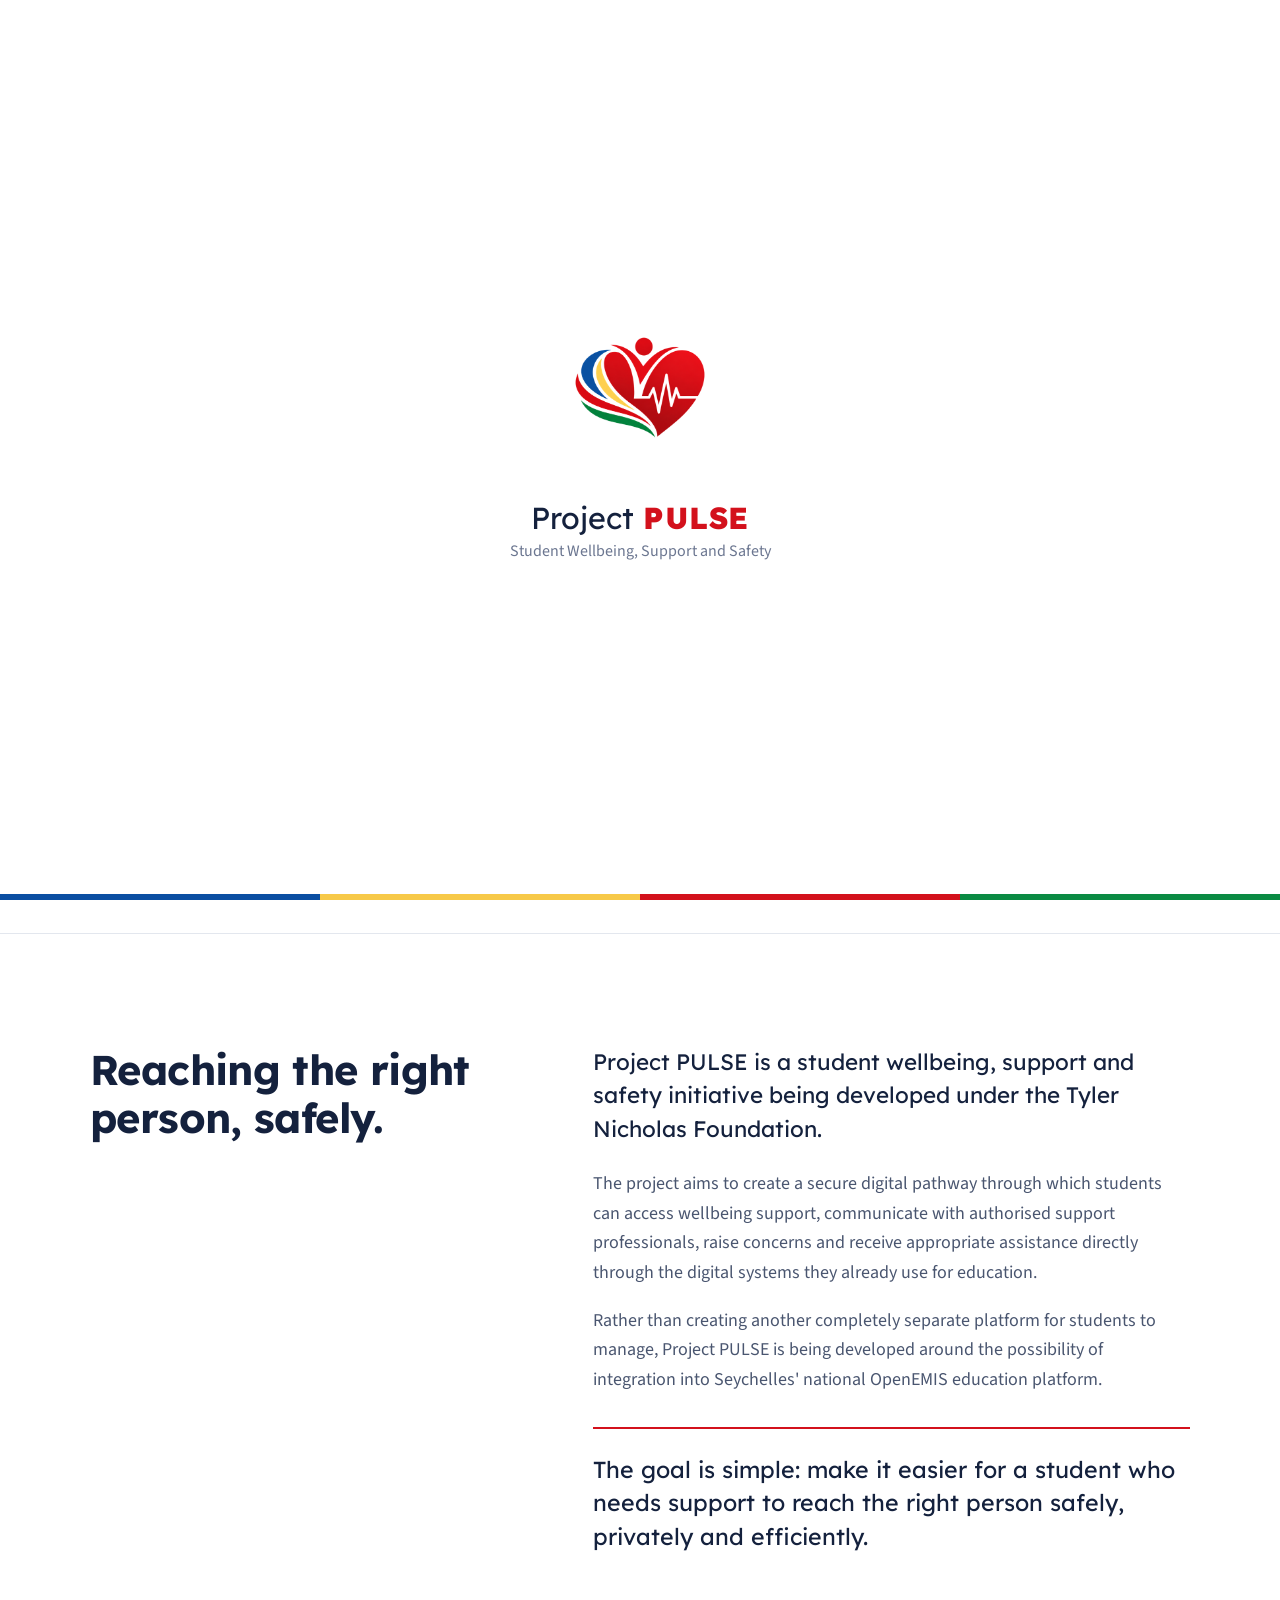
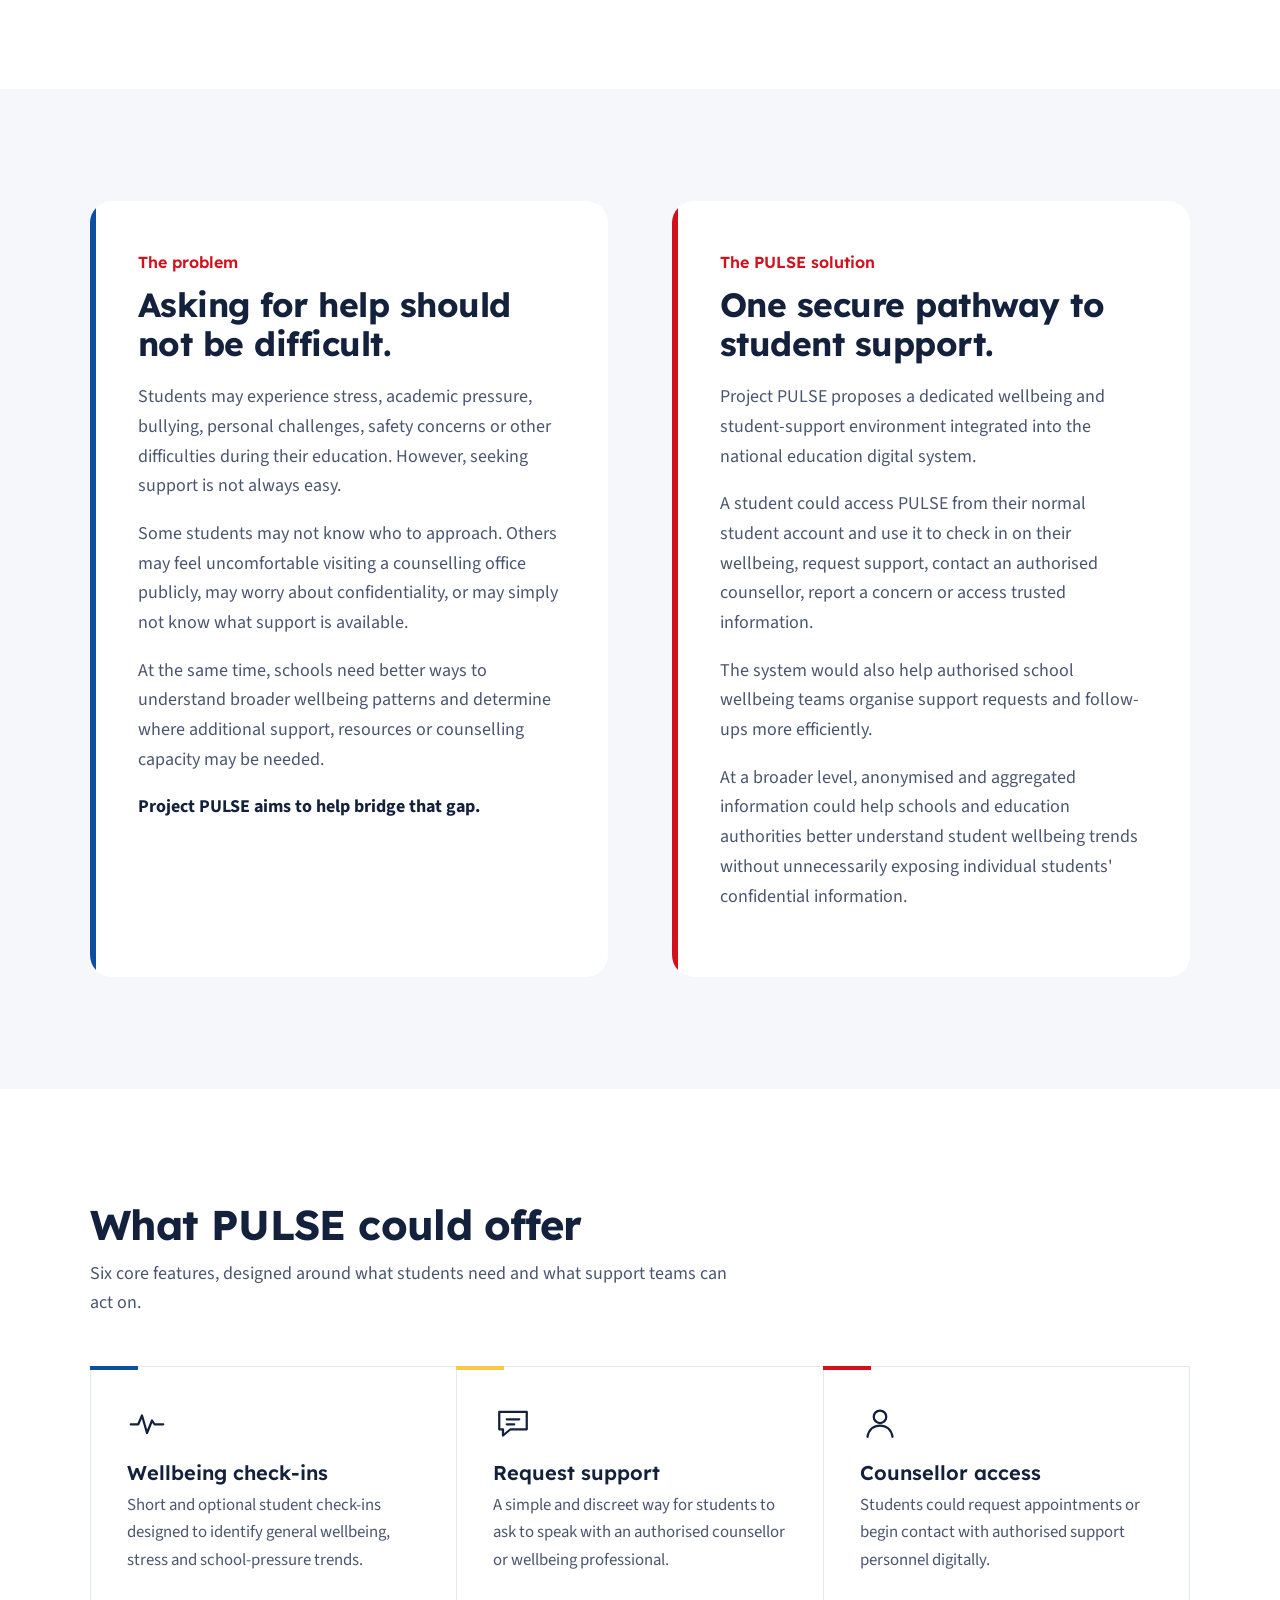
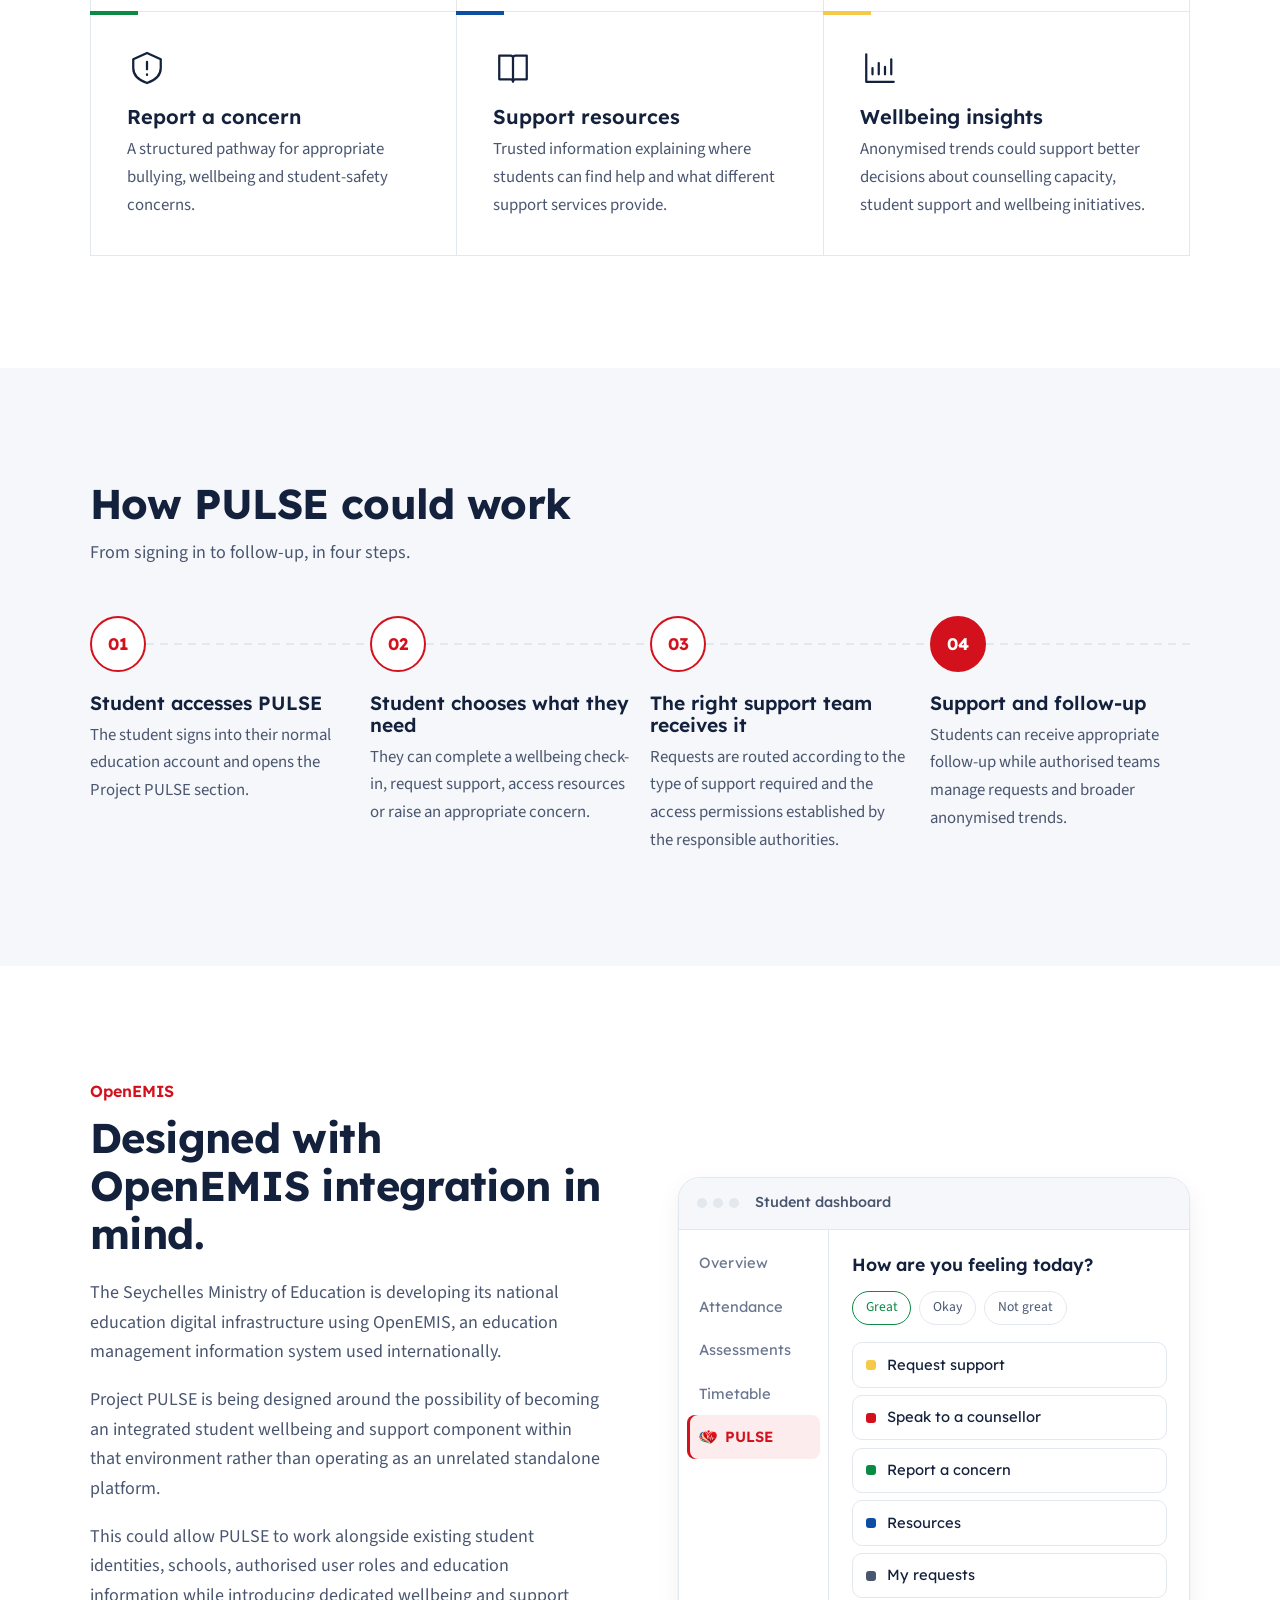
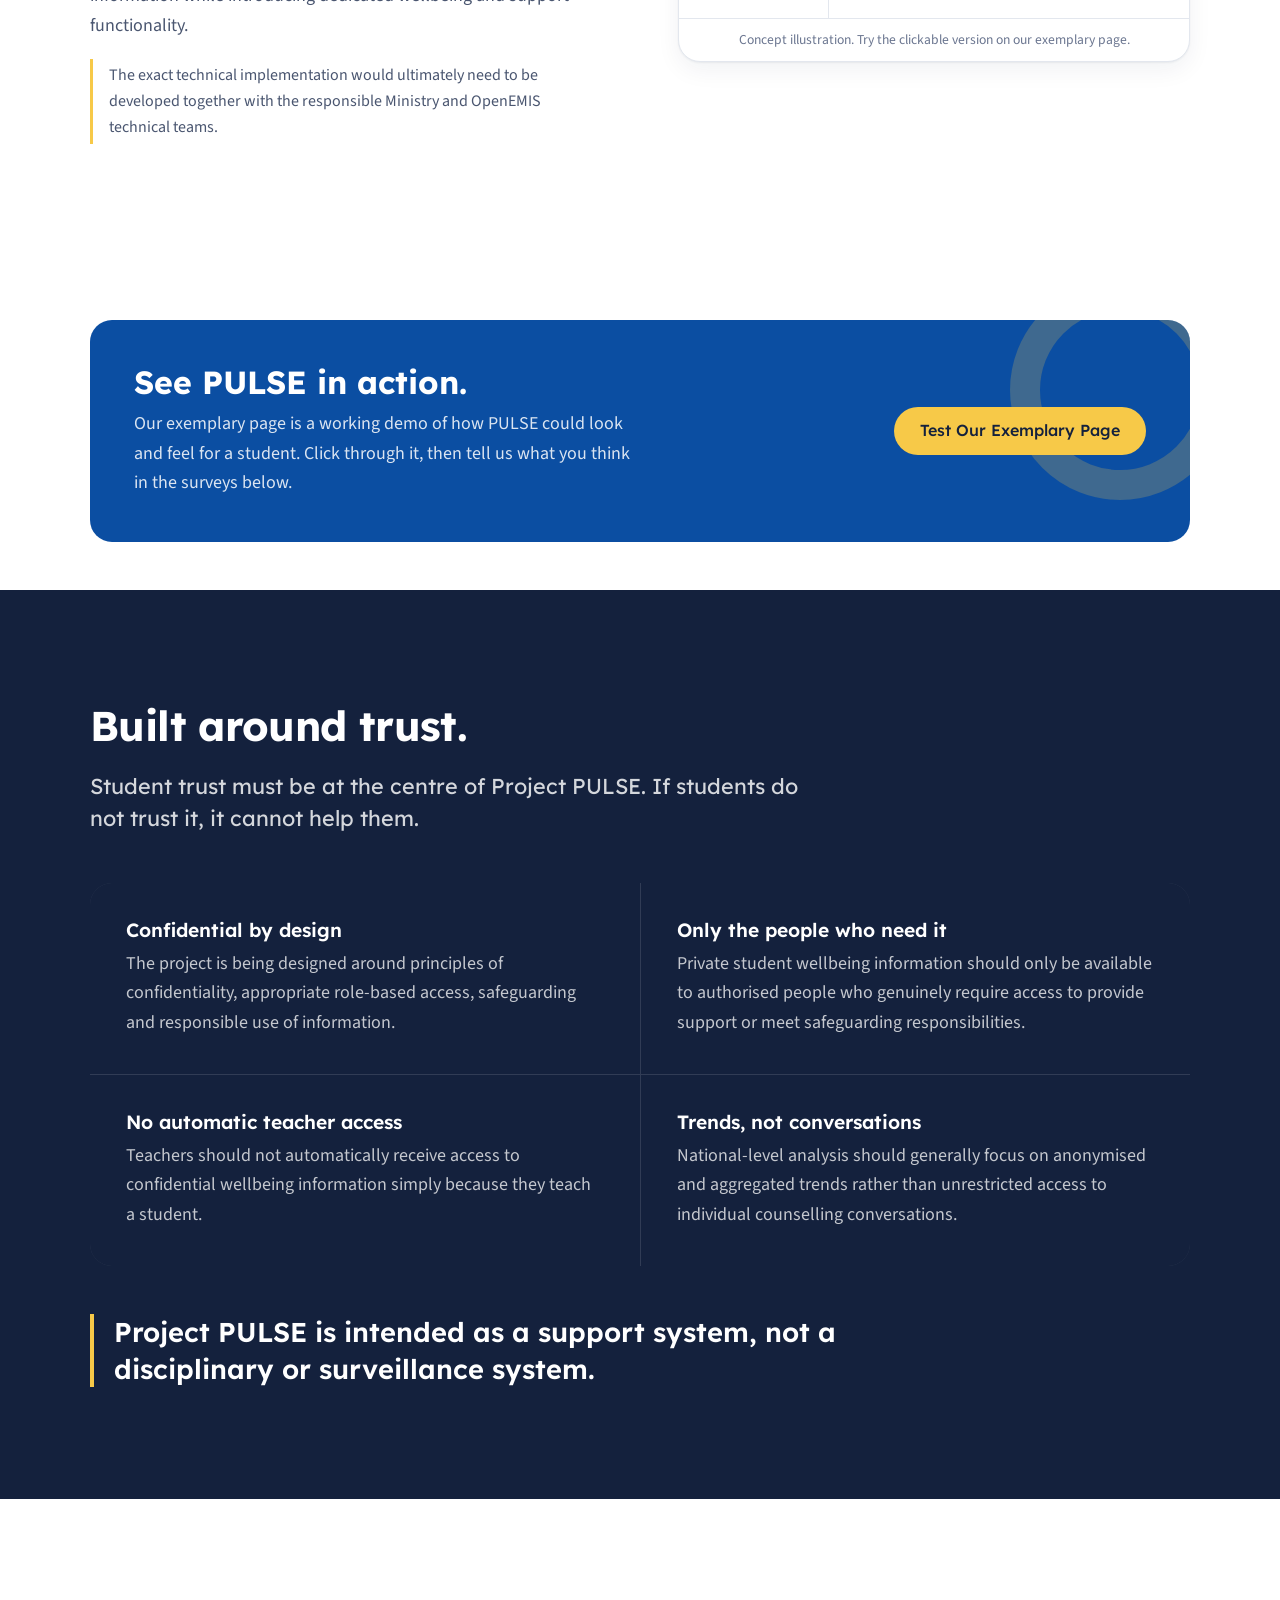
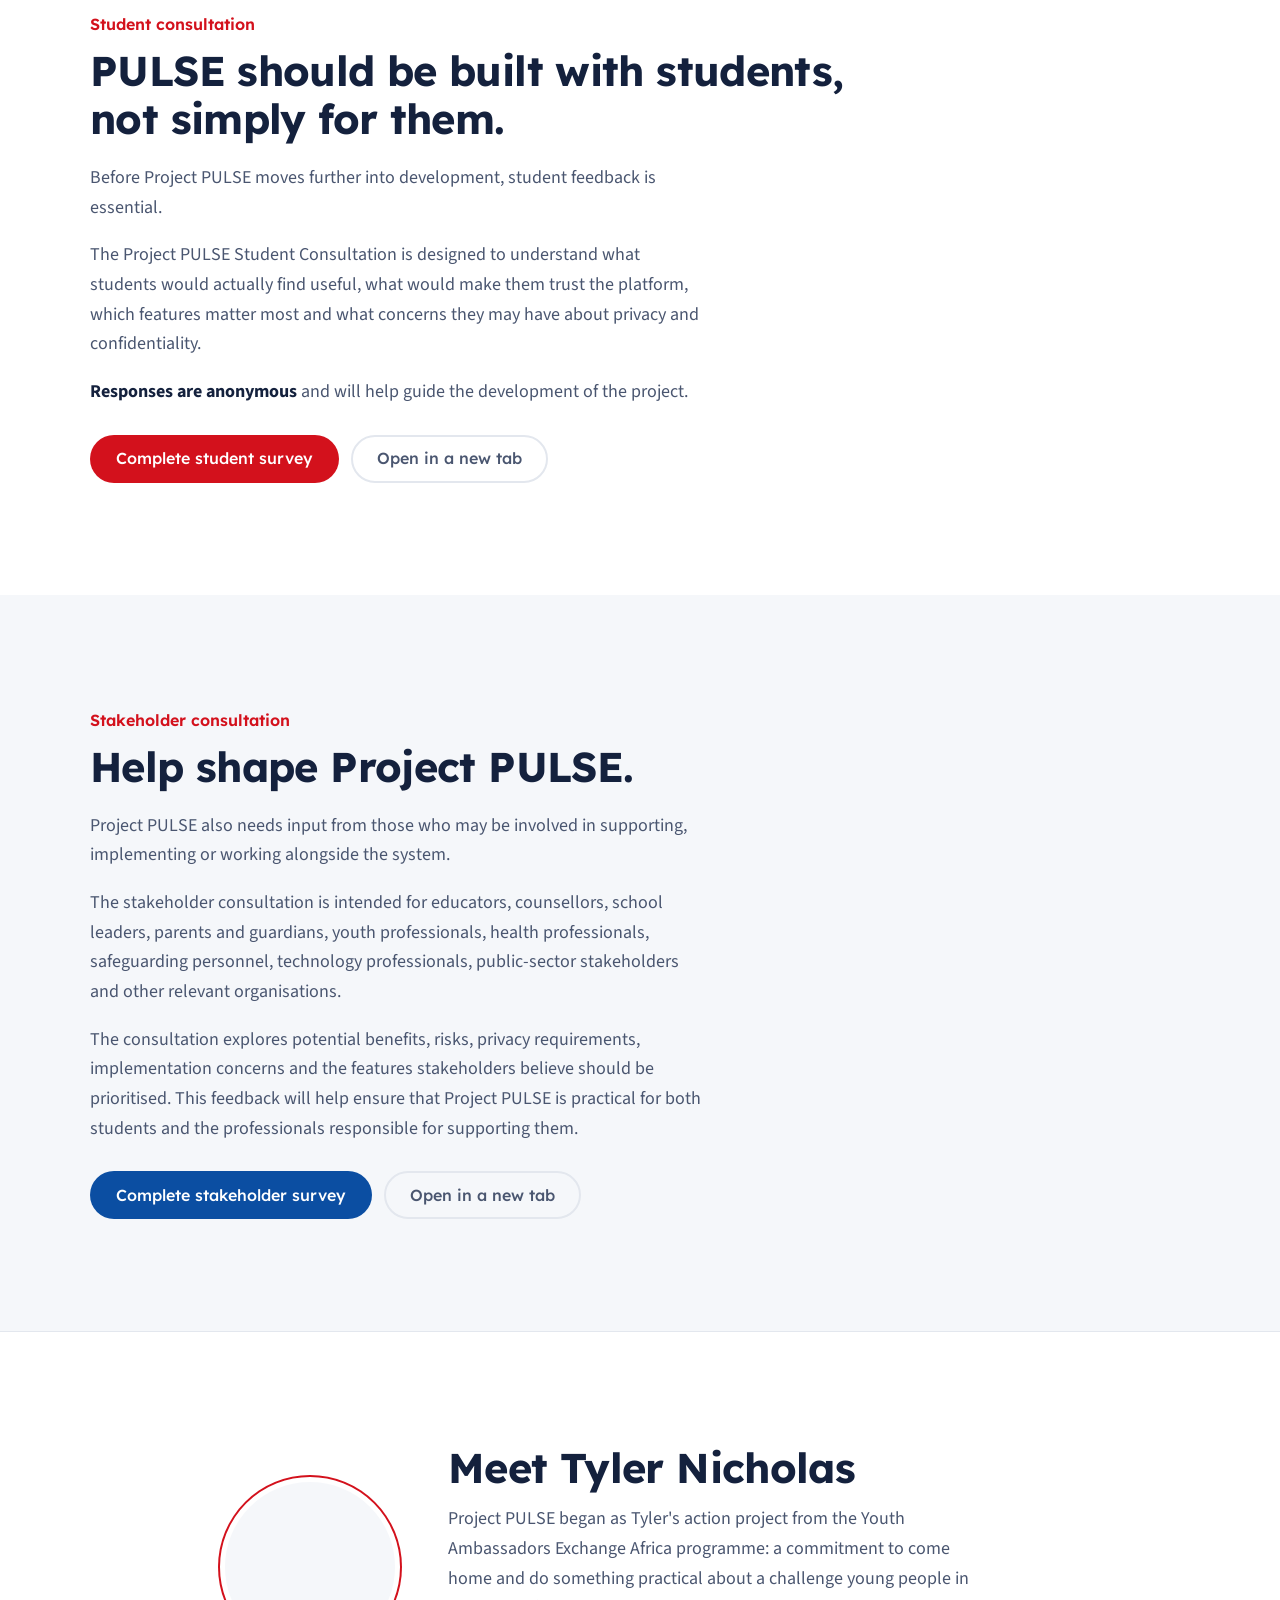
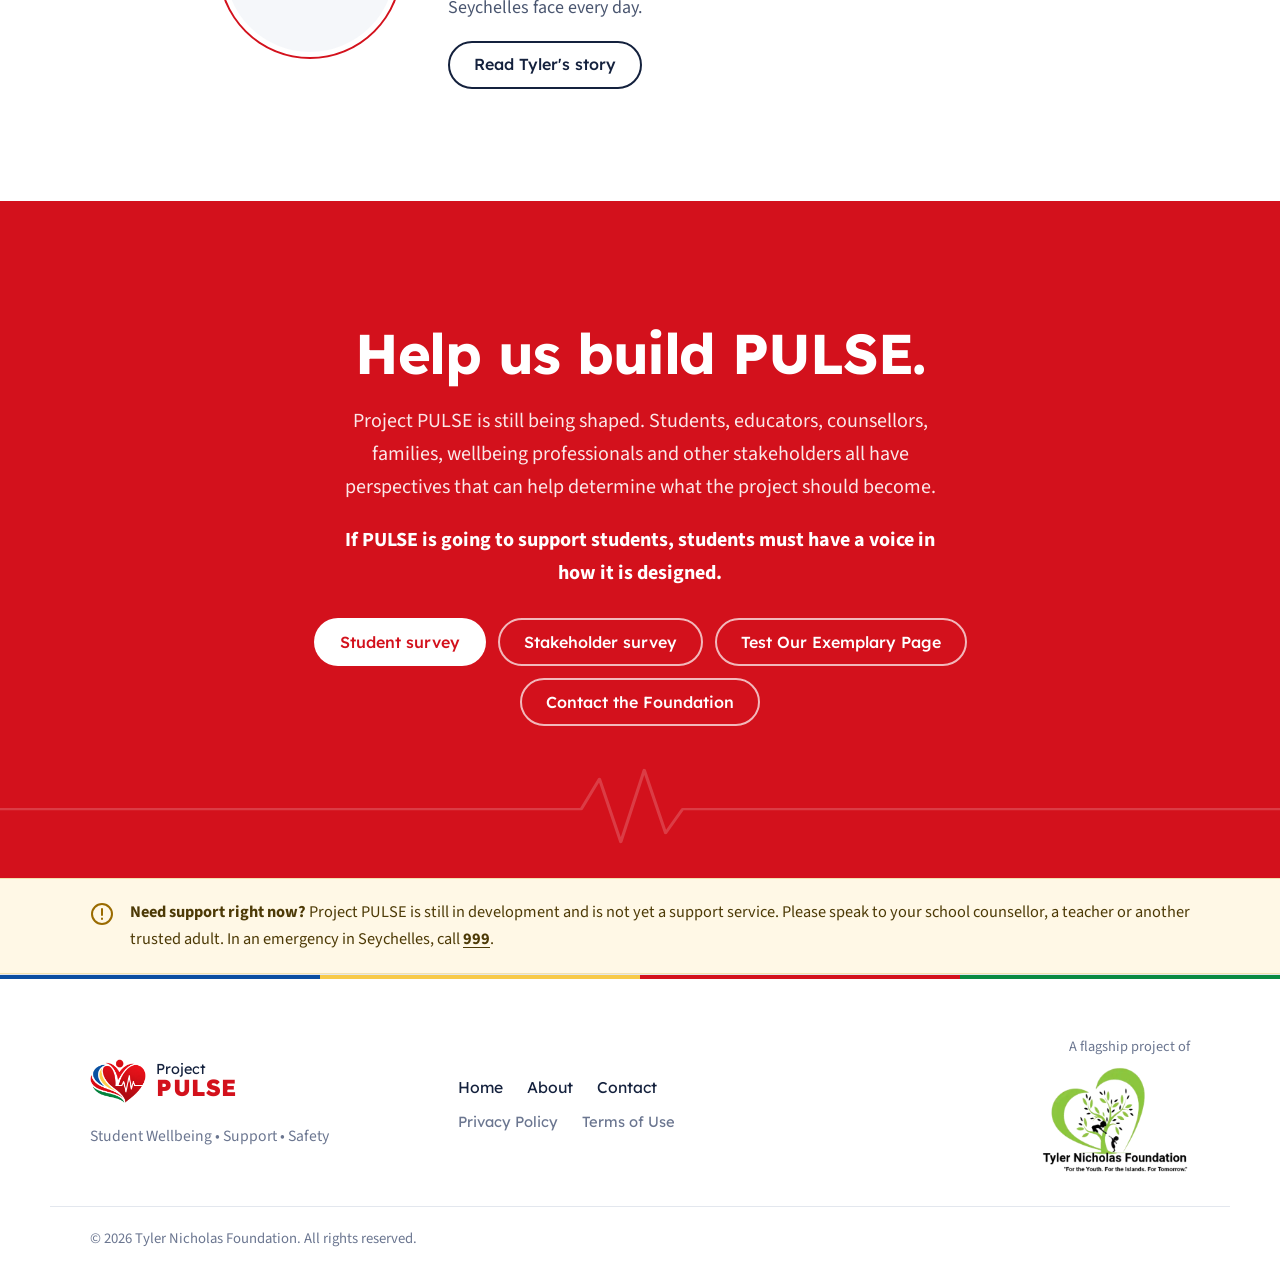
==== commit 530fb4a3: "Add files via upload" ====
--- a/index.html
+++ b/index.html
@@ -7,9 +7,8 @@
   <meta name="description" content="Project PULSE is a student wellbeing, support and safety initiative for Seychelles, developed as a flagship project of the Tyler Nicholas Foundation.">
   <meta name="theme-color" content="#D3111C">
 
-  <!-- Social sharing -->
   <meta property="og:title" content="Project PULSE | Student Wellbeing, Support and Safety">
-  <meta property="og:description" content="Building a safer, more accessible and more responsive student wellbeing system for Seychelles. A flagship project of the Tyler Nicholas Foundation.">
+  <meta property="og:description" content="Project PULSE is a student wellbeing, support and safety initiative for Seychelles, developed as a flagship project of the Tyler Nicholas Foundation.">
   <meta property="og:type" content="website">
   <meta property="og:image" content="assets/img/pulse-banner.jpg">
   <meta name="twitter:card" content="summary_large_image">
@@ -20,8 +19,19 @@
   <link rel="preconnect" href="https://fonts.googleapis.com">
   <link rel="preconnect" href="https://fonts.gstatic.com" crossorigin>
   <link href="https://fonts.googleapis.com/css2?family=Lexend:wght@300;400;500;600;700;800&family=Source+Sans+3:ital,wght@0,400;0,600;0,700;1,400&display=swap" rel="stylesheet">
-
   <link rel="stylesheet" href="assets/css/style.css">
+
+  <!-- Loading screen timing: 6 seconds on the first visit, short when moving between pages.
+       Change FIRST_VISIT / BETWEEN_PAGES (milliseconds) to adjust. -->
+  <script>
+    (function () {
+      var FIRST_VISIT = 6000, BETWEEN_PAGES = 900, d = FIRST_VISIT;
+      try { if (sessionStorage.getItem("pulse-loaded") === "1") d = BETWEEN_PAGES; } catch (e) {}
+      if (window.matchMedia && matchMedia("(prefers-reduced-motion: reduce)").matches) d = Math.min(d, 1500);
+      window.PULSE_LOAD_TIME = d;
+      document.documentElement.style.setProperty("--load-time", d + "ms");
+    })();
+  </script>
 </head>
 <body class="is-loading">
 
@@ -41,19 +51,22 @@
 
   <a class="skip-link" href="#main">Skip to content</a>
 
+  
+  <a class="skip-link" href="#main">Skip to content</a>
+
   <!-- ============ HEADER ============ -->
   <header class="site-header" id="top">
     <div class="container site-header__bar">
-      <a class="brand" href="#top" aria-label="Project PULSE home">
+      <a class="brand" href="index.html" aria-label="Project PULSE home">
         <img src="assets/img/pulse-mark.png" alt="" width="48" height="37">
         <span class="brand__text"><span class="brand__project">Project</span><span class="brand__pulse">PULSE</span></span>
       </a>
 
       <nav class="nav" id="nav" aria-label="Main">
-        <a href="#top" class="nav__link" data-nav="home">Home</a>
-        <a href="#about" class="nav__link" data-nav="about">About</a>
+        <a href="index.html" class="nav__link is-active" aria-current="page">Home</a>
+        <a href="about.html" class="nav__link ">About</a>
         <a href="https://tyler-nicholas-foundation.online/contact/" class="nav__link" target="_blank" rel="noopener">Contact</a>
-        <a href="#student-survey" class="btn btn--red btn--sm nav__cta">Share your feedback</a>
+        <a href="https://projectpulsetestpage.tyler-nicholas-foundation.online" class="btn btn--red btn--sm nav__cta nav__cta--test" target="_blank" rel="noopener">Test Our Exemplary Page</a>
       </nav>
 
       <a class="header-tnf" href="https://tyler-nicholas-foundation.online/" target="_blank" rel="noopener" aria-label="Tyler Nicholas Foundation website">
@@ -79,8 +92,9 @@
         <div class="hero__aside">
           <p class="hero__lead">Building a safer, more accessible and more responsive student wellbeing system for Seychelles.</p>
           <div class="btn-row">
-            <a href="#introduction" class="btn btn--red">Learn about PULSE</a>
-            <a href="#student-survey" class="btn btn--outline">Share your feedback</a>
+            <a href="https://projectpulsetestpage.tyler-nicholas-foundation.online" class="btn btn--blue" target="_blank" rel="noopener">Test Our Exemplary Page</a>
+            <a href="#student-survey" class="btn btn--red">Share your feedback</a>
+            <a href="about.html" class="btn btn--outline">Learn about PULSE</a>
           </div>
           <a class="hero__tnf" href="https://tyler-nicholas-foundation.online/" target="_blank" rel="noopener">
             <img src="assets/img/tnf-logo.png" alt="" width="64" height="47">
@@ -248,12 +262,25 @@
               </ul>
             </div>
           </div>
-          <figcaption>Concept illustration only. Not a live system.</figcaption>
+          <figcaption>Concept illustration. Try the clickable version on our exemplary page.</figcaption>
         </figure>
       </div>
     </section>
 
-    <!-- ============ PRIVACY ============ -->
+        <!-- ============ TEST PAGE ============ -->
+    <section class="section section--tight" id="test-page">
+      <div class="container">
+        <div class="testdrive">
+          <div>
+            <h2>See PULSE in action.</h2>
+            <p>Our exemplary page is a working demo of how PULSE could look and feel for a student. Click through it, then tell us what you think in the surveys below.</p>
+          </div>
+          <a class="btn btn--yellow" href="https://projectpulsetestpage.tyler-nicholas-foundation.online" target="_blank" rel="noopener">Test Our Exemplary Page</a>
+        </div>
+      </div>
+    </section>
+
+<!-- ============ PRIVACY ============ -->
     <section class="section section--ink" id="privacy-principles">
       <div class="container trust">
         <div class="trust__head">
@@ -321,176 +348,36 @@
           </div>
           <div class="btn-row">
             <button class="btn btn--blue" type="button" data-form-toggle="stakeholderForm" aria-expanded="false" aria-controls="stakeholderForm">Complete stakeholder survey</button>
+            <a class="btn btn--ghost" href="https://docs.google.com/forms/d/e/1FAIpQLSeYrOsFDQBavSy12DX3pg8eS3uxRqduFekFpMj93xpdVFw5Ew/viewform" target="_blank" rel="noopener">Open in a new tab</a>
           </div>
         </div>
 
         <!-- PROJECT PULSE STAKEHOLDER SURVEY
-             To activate: paste the Google Form embed URL (the one ending in ?embedded=true)
-             into data-src below, and set data-height to the height Google gives you. -->
+             data-height="viewport" shows the form in a screen-sized frame that scrolls inside.
+             If you prefer the whole form at full length, replace "viewport" with a number (e.g. 4000). -->
         <div class="pulse-form" id="stakeholderForm" hidden
-             data-src=""
-             data-height="5000"
+             data-src="https://docs.google.com/forms/d/e/1FAIpQLSeYrOsFDQBavSy12DX3pg8eS3uxRqduFekFpMj93xpdVFw5Ew/viewform?embedded=true"
+             data-height="viewport"
              data-title="Project PULSE Stakeholder Survey">
         </div>
       </div>
     </section>
 
-    <!-- ============ ABOUT ============ -->
-    <section class="section about" id="about">
-      <div class="container">
-        <div class="about__hero">
-          <img src="assets/img/pulse-logo.png" alt="Project PULSE logo" width="291" height="320">
-          <div>
-            <h2 class="h1">About Project PULSE</h2>
-            <p class="lead">When a student needs support, reaching someone who can help should be straightforward, discreet and accessible.</p>
-          </div>
-        </div>
-
-        <div class="about__grid">
-          <aside class="about__toc" aria-label="About sections">
-            <p class="about__toc-title">On this page</p>
-            <a href="#why">Why PULSE was created</a>
-            <a href="#pulse-openemis">PULSE and OpenEMIS</a>
-            <a href="#mission">Mission and vision</a>
-            <a href="#objectives">Objectives</a>
-            <a href="#who">Who PULSE is for</a>
-            <a href="#principles">Privacy principles</a>
-            <a href="#development">Project development</a>
-            <a href="#youth-ambassadors">Youth Ambassadors</a>
-            <a href="#tnf">Tyler Nicholas Foundation</a>
-          </aside>
-
-          <div class="about__content">
-
-            <article class="block" id="why">
-              <h3 class="h3">Why PULSE was created</h3>
-              <div class="prose">
-                <p>Project PULSE is a student wellbeing, support and safety initiative developed as a flagship project under the Tyler Nicholas Foundation. The project originated as a post-program action project following participation in the Youth Ambassadors programme and is being developed with the long-term objective of improving how students in Seychelles access wellbeing support within the education system.</p>
-                <p>Students can experience a wide range of challenges during their education. These may include academic pressure, stress, bullying, interpersonal difficulties, concerns about safety, problems at home or simply periods when they feel overwhelmed and need somebody to speak with.</p>
-                <p>While schools already provide different forms of student support, students do not always feel comfortable accessing those services directly. A student may hesitate to physically approach a counselling office, may not know who is responsible for a particular issue or may worry about who will know that they have asked for help.</p>
-                <p>Project PULSE seeks to address these barriers by exploring how student wellbeing and support services could be made more accessible through the digital infrastructure students already use.</p>
-                <p>The proposed model would allow a student to enter a dedicated PULSE environment from their education account. Within that environment, students could potentially complete short wellbeing check-ins, request assistance, contact authorised counsellors, request appointments, raise bullying or safety concerns and access trusted wellbeing and support resources.</p>
-                <p>The project is not intended to replace counsellors, teachers, health professionals or safeguarding personnel. Technology would instead provide a pathway connecting students with the people and services capable of supporting them. Human review, professional judgement and appropriate safeguarding procedures would remain essential.</p>
-                <p>Project PULSE is also intended to help schools understand broader student wellbeing needs. When appropriate privacy safeguards are applied, aggregated and anonymised information may help identify trends such as increasing student stress, periods of high academic pressure, increased demand for counselling or patterns in reported bullying concerns. Such information could help schools and education authorities make better-informed decisions about wellbeing programmes, counsellor capacity, staffing and resources.</p>
-              </div>
-            </article>
-
-            <article class="block" id="pulse-openemis">
-              <h3 class="h3">PULSE and OpenEMIS</h3>
-              <div class="prose">
-                <p>Project PULSE is currently being developed around the possibility of integration into Seychelles' OpenEMIS-based national education platform.</p>
-                <p>OpenEMIS is an education management information system designed to support governments and education systems in managing student, school and education information.</p>
-                <p>Rather than creating another independent account, application and database for students, PULSE could potentially operate as a dedicated module or connected service within the existing national education infrastructure. A student could therefore access academic services and wellbeing support through the same wider digital environment.</p>
-                <p class="note">The final technical architecture has not yet been determined and would require consultation and development with the relevant Ministry of Education and technical teams.</p>
-              </div>
-            </article>
-
-            <div class="block mv" id="mission">
-              <article class="mv__item mv__item--red">
-                <h3 class="h3">Our mission</h3>
-                <p>To make student wellbeing support more accessible, confidential and responsive by connecting students with appropriate support through secure digital tools integrated into the education environment.</p>
-              </article>
-              <article class="mv__item mv__item--blue">
-                <h3 class="h3">Our vision</h3>
-                <p>A Seychelles education system where every student knows where to seek support, feels able to ask for help and can access appropriate assistance without unnecessary barriers.</p>
-              </article>
-            </div>
-
-            <article class="block" id="objectives">
-              <h3 class="h3">Objectives</h3>
-              <ul class="checklist">
-                <li>Improve student access to wellbeing and counselling support.</li>
-                <li>Reduce barriers that prevent students from asking for help.</li>
-                <li>Strengthen communication between students and authorised support professionals.</li>
-                <li>Provide safer pathways for raising wellbeing, bullying and safety concerns.</li>
-                <li>Support schools in understanding broader student wellbeing needs.</li>
-                <li>Provide useful anonymised information that can support better education planning.</li>
-                <li>Protect confidentiality and student trust.</li>
-                <li>Ensure students participate in shaping the system intended to support them.</li>
-              </ul>
-            </article>
-
-            <article class="block" id="who">
-              <h3 class="h3">Who PULSE is for</h3>
-              <div class="audience">
-                <div class="audience__item">
-                  <h4>Students</h4>
-                  <p>A discreet, familiar place to check in, ask for help, reach a counsellor or raise a concern.</p>
-                </div>
-                <div class="audience__item">
-                  <h4>Counsellors and wellbeing teams</h4>
-                  <p>A clearer way to receive, organise and follow up on support requests.</p>
-                </div>
-                <div class="audience__item">
-                  <h4>Schools and education authorities</h4>
-                  <p>Anonymised, aggregated insight to plan wellbeing programmes, staffing and resources.</p>
-                </div>
-              </div>
-            </article>
-
-            <article class="block" id="principles">
-              <h3 class="h3">Privacy and confidentiality principles</h3>
-              <div class="prose">
-                <p>Project PULSE is not intended to become a student surveillance system. Confidentiality and trust are fundamental to the concept.</p>
-                <p>Information should only be accessible according to appropriate roles and responsibilities. Counsellors and authorised wellbeing or safeguarding personnel may require access to certain individual information in order to provide support, while school administrators or national education authorities may require only broader anonymised information. Individual counselling conversations should not simply become general administrative records available to anyone within an education system.</p>
-              </div>
-              <ul class="tags" aria-label="Design principles">
-                <li>Confidentiality</li>
-                <li>Safeguarding</li>
-                <li>Role-based access</li>
-                <li>Responsible data use</li>
-                <li>Transparency</li>
-                <li>Non-punitive support</li>
-              </ul>
-              <div class="prose">
-                <p>Students should understand what information is collected, why it is collected and who may access it. Seeking wellbeing support should not negatively affect a student's academic record or automatically become a disciplinary matter.</p>
-              </div>
-            </article>
-
-            <article class="block" id="development">
-              <h3 class="h3">Developing PULSE</h3>
-              <div class="prose">
-                <p>Project PULSE is currently in its development and consultation stage. The project has been presented to representatives of the Seychelles Ministry of Education as part of early discussions around how the concept could complement the country's developing digital education infrastructure.</p>
-                <p>The next stages of the project include:</p>
-              </div>
-              <ol class="timeline">
-                <li class="is-current"><span>Stakeholder consultation</span><em>Now</em></li>
-                <li class="is-current"><span>Student feedback</span><em>Now</em></li>
-                <li><span>Technical discussions</span></li>
-                <li><span>Prototype development</span></li>
-                <li><span>Privacy and safeguarding planning</span></li>
-                <li><span>Exploring a pilot model</span></li>
-              </ol>
-            </article>
-
-            <article class="block" id="youth-ambassadors">
-              <h3 class="h3">From an idea to action</h3>
-              <div class="prose">
-                <p>Project PULSE was initiated as a post-program action project following participation in the Youth Ambassadors programme.</p>
-                <p>The project reflects the programme's emphasis on youth leadership, community engagement and turning ideas into practical initiatives capable of creating positive local impact.</p>
-                <p>Following its initial development, Project PULSE was established under the Tyler Nicholas Foundation to provide the project with a clearer organisational structure and support its long-term development, partnerships and potential implementation.</p>
-              </div>
-            </article>
-
-            <article class="block tnf" id="tnf">
-              <img class="tnf__logo" src="assets/img/tnf-logo.png" alt="Tyler Nicholas Foundation logo" width="214" height="157" loading="lazy">
-              <div>
-                <h3 class="h3">A project of the Tyler Nicholas Foundation</h3>
-                <div class="prose">
-                  <p>Project PULSE is a flagship project of the Tyler Nicholas Foundation.</p>
-                  <p>The Foundation provides Project PULSE with an organisational structure through which the initiative can be developed, consulted on and potentially supported through partnerships and funding.</p>
-                  <p>Project PULSE maintains its own project identity while operating under the wider mission of the Tyler Nicholas Foundation to support young people, strengthen communities and develop practical initiatives addressing challenges affecting youth in Seychelles.</p>
-                </div>
-                <a class="btn btn--green" href="https://tyler-nicholas-foundation.online/" target="_blank" rel="noopener">Visit the Tyler Nicholas Foundation</a>
-              </div>
-            </article>
-
-          </div>
-        </div>
-      </div>
-    </section>
-
-    <!-- ============ FINAL CTA ============ -->
+        <!-- ============ MEET TYLER (TEASER) ============ -->
+    <section class="section section--rule" id="meet-tyler">
+      <div class="container founder">
+        <div class="photo" data-photo="https://i.ibb.co/WNCJNgcW/Chat-GPT-Image-Sep-27-2026-02-55-34-PM.png" role="img" aria-label="Portrait of Tyler Nicholas"></div>
+        <div>
+          <h2 class="h2">Meet Tyler Nicholas</h2>
+          <p>Project PULSE began as Tyler's action project from the Youth Ambassadors Exchange Africa programme: a commitment to come home and do something practical about a challenge young people in Seychelles face every day.</p>
+          <div class="btn-row">
+            <a class="btn btn--outline" href="about.html#tyler">Read Tyler's story</a>
+          </div>
+        </div>
+      </div>
+    </section>
+
+<!-- ============ FINAL CTA ============ -->
     <section class="cta">
       <svg class="cta__ecg" viewBox="0 0 1200 120" preserveAspectRatio="none" aria-hidden="true">
         <path d="M0 60 H520 L545 60 L562 20 L582 104 L604 8 L624 92 L640 60 H1200"/>
@@ -502,6 +389,7 @@
         <div class="btn-row btn-row--center">
           <a href="#student-survey" class="btn btn--white">Student survey</a>
           <a href="#stakeholder-survey" class="btn btn--line">Stakeholder survey</a>
+          <a href="https://projectpulsetestpage.tyler-nicholas-foundation.online" class="btn btn--line" target="_blank" rel="noopener">Test Our Exemplary Page</a>
           <a href="https://tyler-nicholas-foundation.online/contact/" class="btn btn--line" target="_blank" rel="noopener">Contact the Foundation</a>
         </div>
       </div>
@@ -517,12 +405,14 @@
 
   </main>
 
+  </main>
+
   <!-- ============ FOOTER ============ -->
   <footer class="site-footer">
     <div class="ribbon" aria-hidden="true"><i></i><i></i><i></i><i></i></div>
     <div class="container footer__grid">
       <div class="footer__brand">
-        <a class="brand brand--footer" href="#top" aria-label="Project PULSE home">
+        <a class="brand brand--footer" href="index.html" aria-label="Project PULSE home">
           <img src="assets/img/pulse-mark.png" alt="" width="56" height="43" loading="lazy">
           <span class="brand__text"><span class="brand__project">Project</span><span class="brand__pulse">PULSE</span></span>
         </a>
@@ -531,8 +421,8 @@
 
       <nav class="footer__nav" aria-label="Footer">
         <div class="footer__links">
-          <a href="#top">Home</a>
-          <a href="#about">About</a>
+          <a href="index.html">Home</a>
+          <a href="about.html">About</a>
           <a href="https://tyler-nicholas-foundation.online/contact/" target="_blank" rel="noopener">Contact</a>
         </div>
         <div class="footer__links footer__links--legal">
@@ -555,6 +445,11 @@
     <svg viewBox="0 0 24 24" aria-hidden="true"><path d="M6 14l6-6 6 6"/></svg>
   </a>
 
+  
+  <a href="#top" class="to-top" id="toTop" aria-label="Back to top">
+    <svg viewBox="0 0 24 24" aria-hidden="true"><path d="M6 14l6-6 6 6"/></svg>
+  </a>
+
   <script src="assets/js/main.js" defer></script>
 </body>
 </html>
--- a/assets/css/style.css
+++ b/assets/css/style.css
@@ -159,12 +159,12 @@
 .loader__word span { font-weight: 400; color: var(--ink); }
 .loader__word strong { font-weight: 800; color: var(--red); letter-spacing: .02em; }
 .loader__tag { color: var(--muted); font-size: 1rem; margin: 0; }
-.loader__ribbon { position: absolute; left: 0; right: 0; bottom: 0; display: flex; height: 6px; }
-.loader__ribbon i { flex: 1; transform: scaleX(0); transform-origin: left; animation: grow 1.2s var(--ease) forwards; }
+.loader__ribbon { position: absolute; left: 0; right: 0; bottom: 0; display: flex; height: 6px; background: var(--mist); }
+.loader__ribbon i { flex: 1; transform: scaleX(0); transform-origin: left; animation: grow calc(var(--load-time, 6000ms) / 4) linear forwards; }
 .loader__ribbon i:nth-child(1) { background: var(--blue); }
-.loader__ribbon i:nth-child(2) { background: var(--yellow); animation-delay: .15s; }
-.loader__ribbon i:nth-child(3) { background: var(--red); animation-delay: .3s; }
-.loader__ribbon i:nth-child(4) { background: var(--green); animation-delay: .45s; }
+.loader__ribbon i:nth-child(2) { background: var(--yellow); animation-delay: calc(var(--load-time, 6000ms) / 4); }
+.loader__ribbon i:nth-child(3) { background: var(--red); animation-delay: calc(var(--load-time, 6000ms) / 2); }
+.loader__ribbon i:nth-child(4) { background: var(--green); animation-delay: calc(var(--load-time, 6000ms) * .75); }
 
 body.is-loading { overflow: hidden; }
 
@@ -393,6 +393,7 @@
   overflow: hidden;
 }
 .pulse-form iframe { display: block; width: 100%; border: 0; }
+.pulse-form iframe.pulse-form__frame--viewport { height: min(85vh, 1100px); min-height: 600px; }
 .pulse-form__bar {
   display: flex; justify-content: space-between; align-items: center; gap: 1rem;
   padding: .8rem 1.2rem; background: var(--mist); border-bottom: 1px solid var(--line);
@@ -600,6 +601,90 @@
   .pulse-form { margin-left: calc(var(--gutter) * -1); margin-right: calc(var(--gutter) * -1); border-radius: 0; border-left: 0; border-right: 0; }
 }
 
+
+/* =========================================================
+   V2 ADDITIONS: About page, Meet Tyler, Test page callout
+   ========================================================= */
+
+/* Header nav: test page button */
+.nav__cta--test { background: var(--blue); }
+.nav__cta--test:hover { background: #083c7d; }
+
+/* About page header */
+.page-hero { padding: clamp(2.5rem, 6vw, 4.5rem) 0 clamp(2.5rem, 5vw, 3.5rem); border-bottom: 1px solid var(--line); }
+.page-hero__grid { display: grid; grid-template-columns: 1fr 220px; gap: clamp(1.5rem, 5vw, 4rem); align-items: center; }
+.page-hero__crumb { font-family: var(--font-head); font-size: .95rem; color: var(--muted); margin-bottom: .75rem; }
+.page-hero__crumb a { color: var(--muted); text-decoration: none; }
+.page-hero__crumb a:hover { color: var(--red); }
+.page-hero .h1 { margin-bottom: 1rem; }
+.page-hero .lead { max-width: 44ch; color: var(--ink-soft); margin: 0; }
+.page-hero__logo { width: 220px; justify-self: end; }
+
+/* Protected photo (no right-click save, no drag, no hover title) */
+.photo {
+  position: relative; border-radius: var(--radius-lg); overflow: hidden;
+  aspect-ratio: 4 / 5; background-color: var(--mist);
+  background-size: cover; background-position: center top; background-repeat: no-repeat;
+  -webkit-user-select: none; user-select: none; -webkit-touch-callout: none;
+}
+.photo::after { content: ""; position: absolute; inset: 0; } /* transparent shield over the image */
+
+/* Meet Tyler (About page) */
+.tyler { display: grid; grid-template-columns: minmax(260px, 400px) 1fr; gap: clamp(2rem, 6vw, 5rem); align-items: start; }
+.tyler__media { position: sticky; top: calc(var(--header-h) + 2rem); }
+.tyler__media .photo { box-shadow: var(--shadow); }
+.tyler__stripe { display: flex; height: 6px; margin-top: 1rem; border-radius: 6px; overflow: hidden; }
+.tyler__stripe i { flex: 1; }
+.tyler__stripe i:nth-child(1) { background: var(--blue); }
+.tyler__stripe i:nth-child(2) { background: var(--yellow); }
+.tyler__stripe i:nth-child(3) { background: var(--red); }
+.tyler__stripe i:nth-child(4) { background: var(--green); }
+.tyler__name { font-size: clamp(2.2rem, 5vw, 3.4rem); font-weight: 800; letter-spacing: -.03em; margin-bottom: .4rem; }
+.tyler__role { font-family: var(--font-head); color: var(--red); font-weight: 500; font-size: 1.1rem; margin-bottom: 1.75rem; }
+.tyler__facts { list-style: none; display: grid; grid-template-columns: repeat(3, 1fr); gap: 1px; background: var(--line); border: 1px solid var(--line); border-radius: var(--radius); overflow: hidden; margin: 2rem 0; }
+.tyler__facts li { background: var(--paper); padding: 1.1rem 1.2rem; }
+.tyler__facts strong { display: block; font-family: var(--font-head); font-size: 1.02rem; color: var(--ink); margin-bottom: .2rem; }
+.tyler__facts span { font-size: .98rem; color: var(--ink-soft); line-height: 1.45; display: block; }
+
+/* Meet Tyler teaser (Home page) */
+.founder { display: grid; grid-template-columns: 180px 1fr; gap: clamp(1.5rem, 4vw, 3rem); align-items: center; max-width: 920px; }
+.founder .photo { aspect-ratio: 1 / 1; border-radius: 50%; border: 5px solid var(--paper); box-shadow: 0 0 0 2px var(--red); }
+.founder .h2 { margin-bottom: .75rem; }
+.founder p { color: var(--ink-soft); max-width: 60ch; }
+.founder .btn-row { margin-top: 1rem; }
+
+/* Test page callout */
+.testdrive {
+  display: grid; grid-template-columns: 1fr auto; gap: 1.5rem 3rem; align-items: center;
+  background: var(--blue); color: #fff; border-radius: var(--radius-lg);
+  padding: clamp(1.75rem, 4vw, 2.75rem); position: relative; overflow: hidden;
+}
+.testdrive::before {
+  content: ""; position: absolute; right: -40px; top: -40px; width: 220px; height: 220px; border-radius: 50%;
+  border: 30px solid rgba(247, 201, 72, .22);
+}
+.testdrive h2 { color: #fff; font-size: clamp(1.5rem, 3vw, 2rem); font-weight: 700; margin-bottom: .5rem; }
+.testdrive p { margin: 0; color: rgba(255,255,255,.85); max-width: 56ch; }
+.testdrive .btn { position: relative; }
+.btn--yellow { background: var(--yellow); color: var(--ink); }
+.btn--yellow:hover { background: #fff; color: var(--blue); }
+
+/* Home: link to the full About page */
+.more-link { margin-top: 2rem; }
+
+@media (max-width: 960px) {
+  .tyler { grid-template-columns: 1fr; }
+  .tyler__media { position: static; max-width: 380px; }
+  .tyler__facts { grid-template-columns: 1fr; }
+  .testdrive { grid-template-columns: 1fr; }
+}
+@media (max-width: 640px) {
+  .page-hero__grid { grid-template-columns: 1fr; }
+  .page-hero__logo { width: 140px; justify-self: start; order: -1; }
+  .founder { grid-template-columns: 1fr; }
+  .founder .photo { width: 150px; }
+}
+
 /* Reduced motion */
 @media (prefers-reduced-motion: reduce) {
   html { scroll-behavior: auto; }
@@ -613,3 +698,5 @@
   .loader, .site-header, .to-top, .cta .btn-row, .pulse-form, .btn { display: none !important; }
   .section--ink, .cta, .mv__item { background: #fff !important; color: #000 !important; }
 }
+.section--tight { padding: clamp(2rem, 4vw, 3rem) 0; }
+.section--rule { border-top: 1px solid var(--line); }
